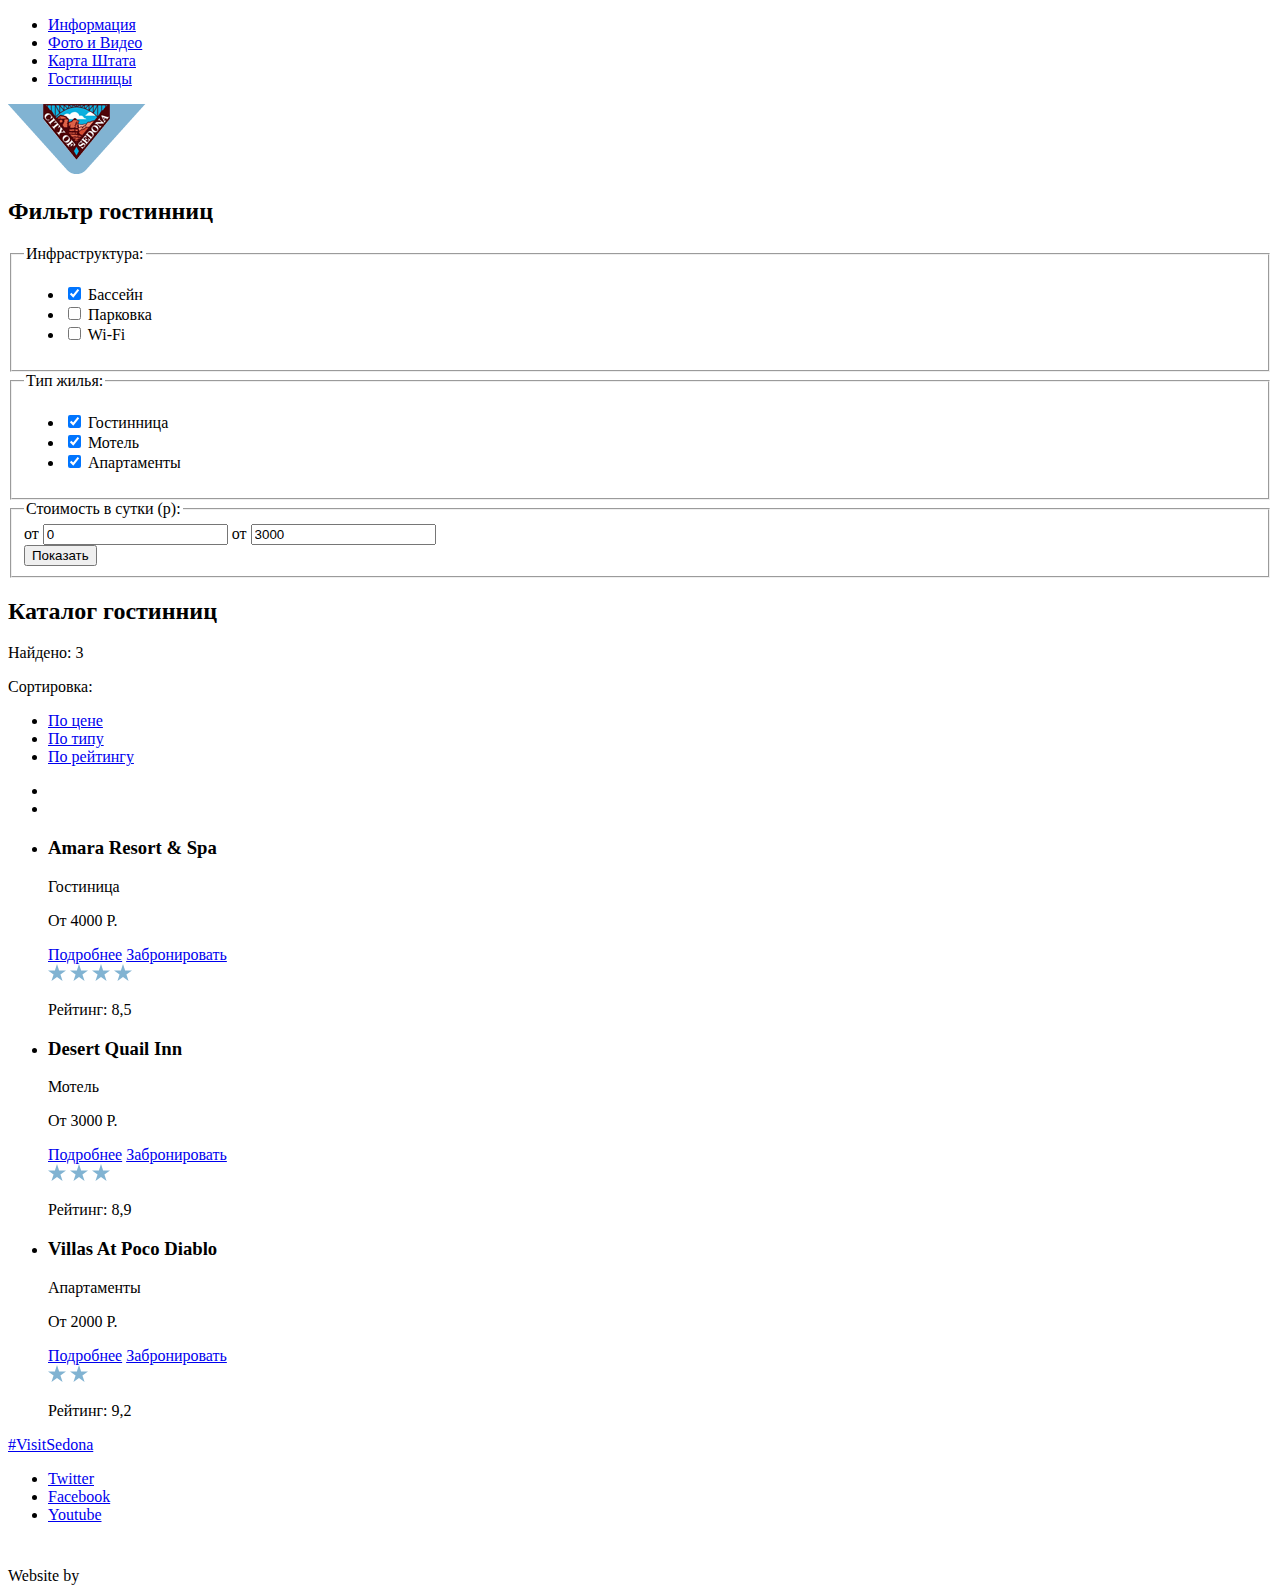
==== catalog.html @ 3c2eb0e8 "закончил первичную разметку" ====
<!DOCTYPE html>
<html lang="ru">
<head>
  <meta charset="UTF-8">
  <title>Sedona</title>
</head>
<body class="inner-page">
  <header class="main-header">
    <nav class="main-navigation">
      <ul class="site-navigation">
        <li><a href="#">Информация</a></li>
        <li><a href="#">Фото и Видео</a></li>
        <li><a href="#">Карта Штата</a></li>
        <li class="current"><a href="#">Гостинницы</a></li>
      </ul>
    </nav>
    <a class="main-header-logo">
      <img src="img/logo.png" alt="Логотип Sedona" width="138" height="70">
    </a>
  </header>

  <main>

    <section class="filters">
      <h2 class="visually-hidden">Фильтр гостинниц</h2>
      <form action="https://echo.htmlacademy.ru" method="get" class="filter">
        <fieldset>
          <legend>Инфраструктура: </legend>
          <ul class="filter-list">
            <li class="filter-item">
              <input type="checkbox" name="pool" id="filter-pool" class="visually-hidden filter-input" checked>
              <label for="filter-pool">Бассейн</label>
            </li>
            <li class="filter-item">
              <input type="checkbox" name="parking" id="filter-parking" class="visually-hidden filter-input">
              <label for="filter-parking">Парковка</label>
            </li>
            <li class="filter-item">
              <input type="checkbox" name="Wi-Fi" id="filter-wi-fi" class="visually-hidden filter-input">
              <label for="filter-wi-fi">Wi-Fi</label>
            </li>
          </ul>
        </fieldset>
        <fieldset>
          <legend>Тип жилья: </legend>
          <ul class="filter-list">
            <li class="filter-item">
              <input type="checkbox" name="hotel" id="filter-hotel" class="visually-hidden filter-input" checked>
              <label for="filter-hotel">Гостинница</label>
            </li>
            <li class="filter-item">
              <input type="checkbox" name="Motel" id="filter-motel" class="visually-hidden filter-input" checked>
              <label for="filter-motel">Мотель</label>
            </li>
            <li class="filter-item">
              <input type="checkbox" name="appartments" id="filter-appartments" class="visually-hidden filter-input" checked>
              <label for="filter-appartments">Апартаменты</label>
            </li>
          </ul>
        </fieldset>
          <fieldset class="filter-range">
            <legend class="filter-range-title">Стоимость в сутки (р): </legend>
            <div class="price-controls">
              <label class="min-price">от <input type="text" name="min-price" value="0"></label>
              <label class="max-price">от <input type="text" name="max-price" value="3000"></label>
            </div>
            <div class="range-controls">
              <div class="scale">
                <div class="bar"></div>
              </div>
              <div class="range-toggle range-toggle-min"></div>
              <div class="range-toggle range-toggle-max"></div>
            </div>
            <button class="btn-search" type="submit">Показать</button>
        </fieldset>
      </form>
    </section>
    <section class="sort">
      <h2 class="visually-hidden">Каталог гостинниц</h2>
      <p>Найдено: 3</p>
      <p>Сортировка:</p>
      <ul class="sort-list">
        <li class="sort-item sort-item-current"><a href="#">По цене</a></li>
        <li class="sort-item"><a href="#">По типу</a></li>
        <li class="sort-item"><a href="#">По рейтингу</a></li>
      </ul>
      <ul class="sort-arrows">
        <li class="sort-arrows sort-arrows-up"><a href="#"></a></li>
        <li class="sort-arrows sort-arrows-down"><a href="#"></a></li>
      </ul>
    </section>

    <section class="catalog">
      <ul class="catalog-list">
        <li class="catalog-item">
          <h3>Amara Resort & Spa</h3>
          <p>Гостиница</p>
          <p>От 4000 Р.</p>
          <a href="#">Подробнее</a>
          <a href="#">Забронировать</a>
          <div class="stars">
            <img src="img/star.svg" width="18" height="17" alt="звезда рейтинга">
            <img src="img/star.svg" width="18" height="17" alt="звезда рейтинга">
            <img src="img/star.svg" width="18" height="17" alt="звезда рейтинга">
            <img src="img/star.svg" width="18" height="17" alt="звезда рейтинга">
          </div>
          <p class="rating">Рейтинг: 8,5</p>
        </li>
        <li class="catalog-item">
          <h3>Desert Quail Inn</h3>
          <p>Мотель</p>
          <p>От 3000 Р.</p>
          <a href="#">Подробнее</a>
          <a href="#">Забронировать</a>
          <div class="stars">
            <img src="img/star.svg" width="18" height="17" alt="звезда рейтинга">
            <img src="img/star.svg" width="18" height="17" alt="звезда рейтинга">
            <img src="img/star.svg" width="18" height="17" alt="звезда рейтинга">
          </div>
          <p class="rating">Рейтинг: 8,9</p>
        </li>
        <li class="catalog-item">
          <h3>Villas At Poco Diablo</h3>
          <p>Апартаменты</p>
          <p>От 2000 Р.</p>
          <a href="#">Подробнее</a>
          <a href="#">Забронировать</a>
          <div class="stars">
            <img src="img/star.svg" width="18" height="17" alt="звезда рейтинга">
            <img src="img/star.svg" width="18" height="17" alt="звезда рейтинга">
          </div>
          <p class="rating">Рейтинг: 9,2</p>
        </li>
      </ul>
    </section>
  </main>

  <footer class="main-footer">
    <a href="#" class="footer-hashtag">#VisitSedona</a>
    <ul class="social-list">
      <li class="social-item"><a href="#">Twitter</a></li>
      <li class="social-item"><a href="#">Facebook</a></li>
      <li class="social-item"><a href="#">Youtube</a></li>
    </ul>
    <div class="footer-copyright">
      <span>Website by </span><a href="#" class="social-logo"><img src="img/html-academy.svg" alt="Html Academy" width="115" height="41"></a>
    </div>
  </footer>
<script>document.write('<script src="http://' + (location.host || '${1:localhost}').split(':')[0] + ':${2:35729}/livereload.js?snipver=1"></' + 'script>')</script>
</body>
</html>
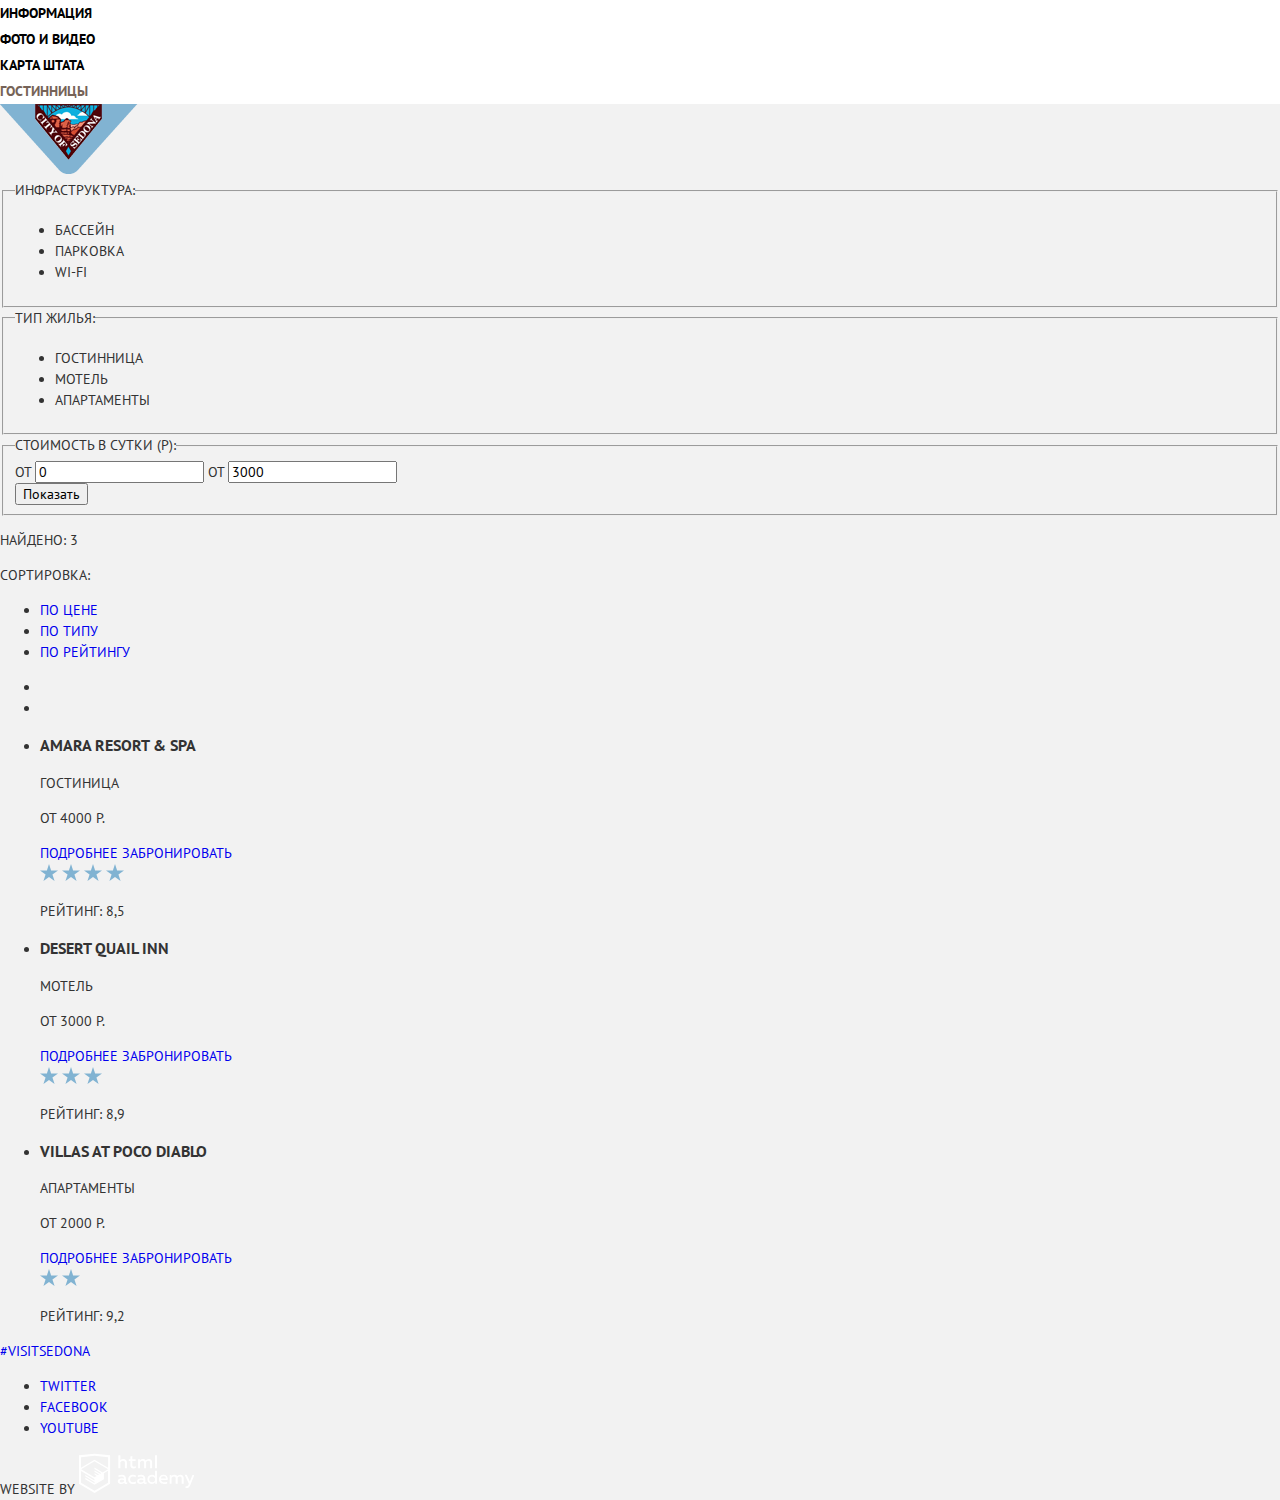
==== commit 49f15abc: "начал базовую стилизацию(header)" ====
--- a/catalog.html
+++ b/catalog.html
@@ -3,6 +3,9 @@
 <head>
   <meta charset="UTF-8">
   <title>Sedona</title>
+  <link href="https://fonts.googleapis.com/css?family=PT+Sans:400,700&amp;subset=cyrillic" rel="stylesheet">
+  <link rel="stylesheet" href="css/normalize.css">
+  <link rel="stylesheet" href="css/style.css">
 </head>
 <body class="inner-page">
   <header class="main-header">
@@ -58,20 +61,20 @@
             </li>
           </ul>
         </fieldset>
-          <fieldset class="filter-range">
-            <legend class="filter-range-title">Стоимость в сутки (р): </legend>
-            <div class="price-controls">
-              <label class="min-price">от <input type="text" name="min-price" value="0"></label>
-              <label class="max-price">от <input type="text" name="max-price" value="3000"></label>
+        <fieldset class="filter-range">
+          <legend class="filter-range-title">Стоимость в сутки (р): </legend>
+          <div class="price-controls">
+            <label class="min-price">от <input type="text" name="min-price" value="0"></label>
+            <label class="max-price">от <input type="text" name="max-price" value="3000"></label>
+          </div>
+          <div class="range-controls">
+            <div class="scale">
+              <div class="bar"></div>
             </div>
-            <div class="range-controls">
-              <div class="scale">
-                <div class="bar"></div>
-              </div>
-              <div class="range-toggle range-toggle-min"></div>
-              <div class="range-toggle range-toggle-max"></div>
-            </div>
-            <button class="btn-search" type="submit">Показать</button>
+            <div class="range-toggle range-toggle-min"></div>
+            <div class="range-toggle range-toggle-max"></div>
+          </div>
+          <button class="btn-search" type="submit">Показать</button>
         </fieldset>
       </form>
     </section>
@@ -146,6 +149,6 @@
       <span>Website by </span><a href="#" class="social-logo"><img src="img/html-academy.svg" alt="Html Academy" width="115" height="41"></a>
     </div>
   </footer>
-<script>document.write('<script src="http://' + (location.host || '${1:localhost}').split(':')[0] + ':${2:35729}/livereload.js?snipver=1"></' + 'script>')</script>
+  <script>document.write('<script src="http://' + (location.host || '${1:localhost}').split(':')[0] + ':${2:35729}/livereload.js?snipver=1"></' + 'script>')</script>
 </body>
 </html>
--- a/css/style.css
+++ b/css/style.css
@@ -0,0 +1,83 @@
+body {
+  margin: 0;
+  padding: 0;
+
+  font-weight: 400;
+  font-size: 14px;
+  line-height: 21px;
+  font-family: "PT Sans", "Arial", sans-serif;
+  color: #333333;
+  text-transform: uppercase;
+
+  background-color: #f2f2f2;
+}
+
+a {
+  text-decoration: none;
+}
+
+.visually-hidden:not(:focus):not(:active),
+input[type="checkbox"].visually-hidden,
+input[type="radio"].visually-hidden {
+  position: absolute;
+
+  width: 1px;
+  height: 1px;
+  margin: -1px;
+  padding: 0;
+  overflow: hidden;
+
+  white-space: nowrap;
+
+  border: 0;
+
+  clip: rect(0 0 0 0);
+  clip-path: inset(100%);
+
+  -webkit-clip-path: inset(100%);
+}
+
+.main-navigation {
+  line-height: 26px;
+  font-weight: 700;
+background-color: #ffffff;
+}
+
+.site-navigation {
+  list-style: none;
+  margin: 0;
+  padding: 0;
+}
+
+.site-navigation a {
+  color: black;
+}
+
+.site-navigation a:hover,
+.site-navigation a:focus {
+  color: #81b3d2;
+}
+
+.site-navigation a:active {
+  color: black;
+  opacity: 0.3;
+}
+
+.site-navigation .current a {
+  color: #766357;
+}
+
+.features {
+  text-align: center;
+}
+
+.features .features-title {
+  font-size: 21px;
+  line-height: 26px;
+  color: #000000;
+  font-weight: 700;
+}
+
+.features-text {
+  line-height: 26px;
+}
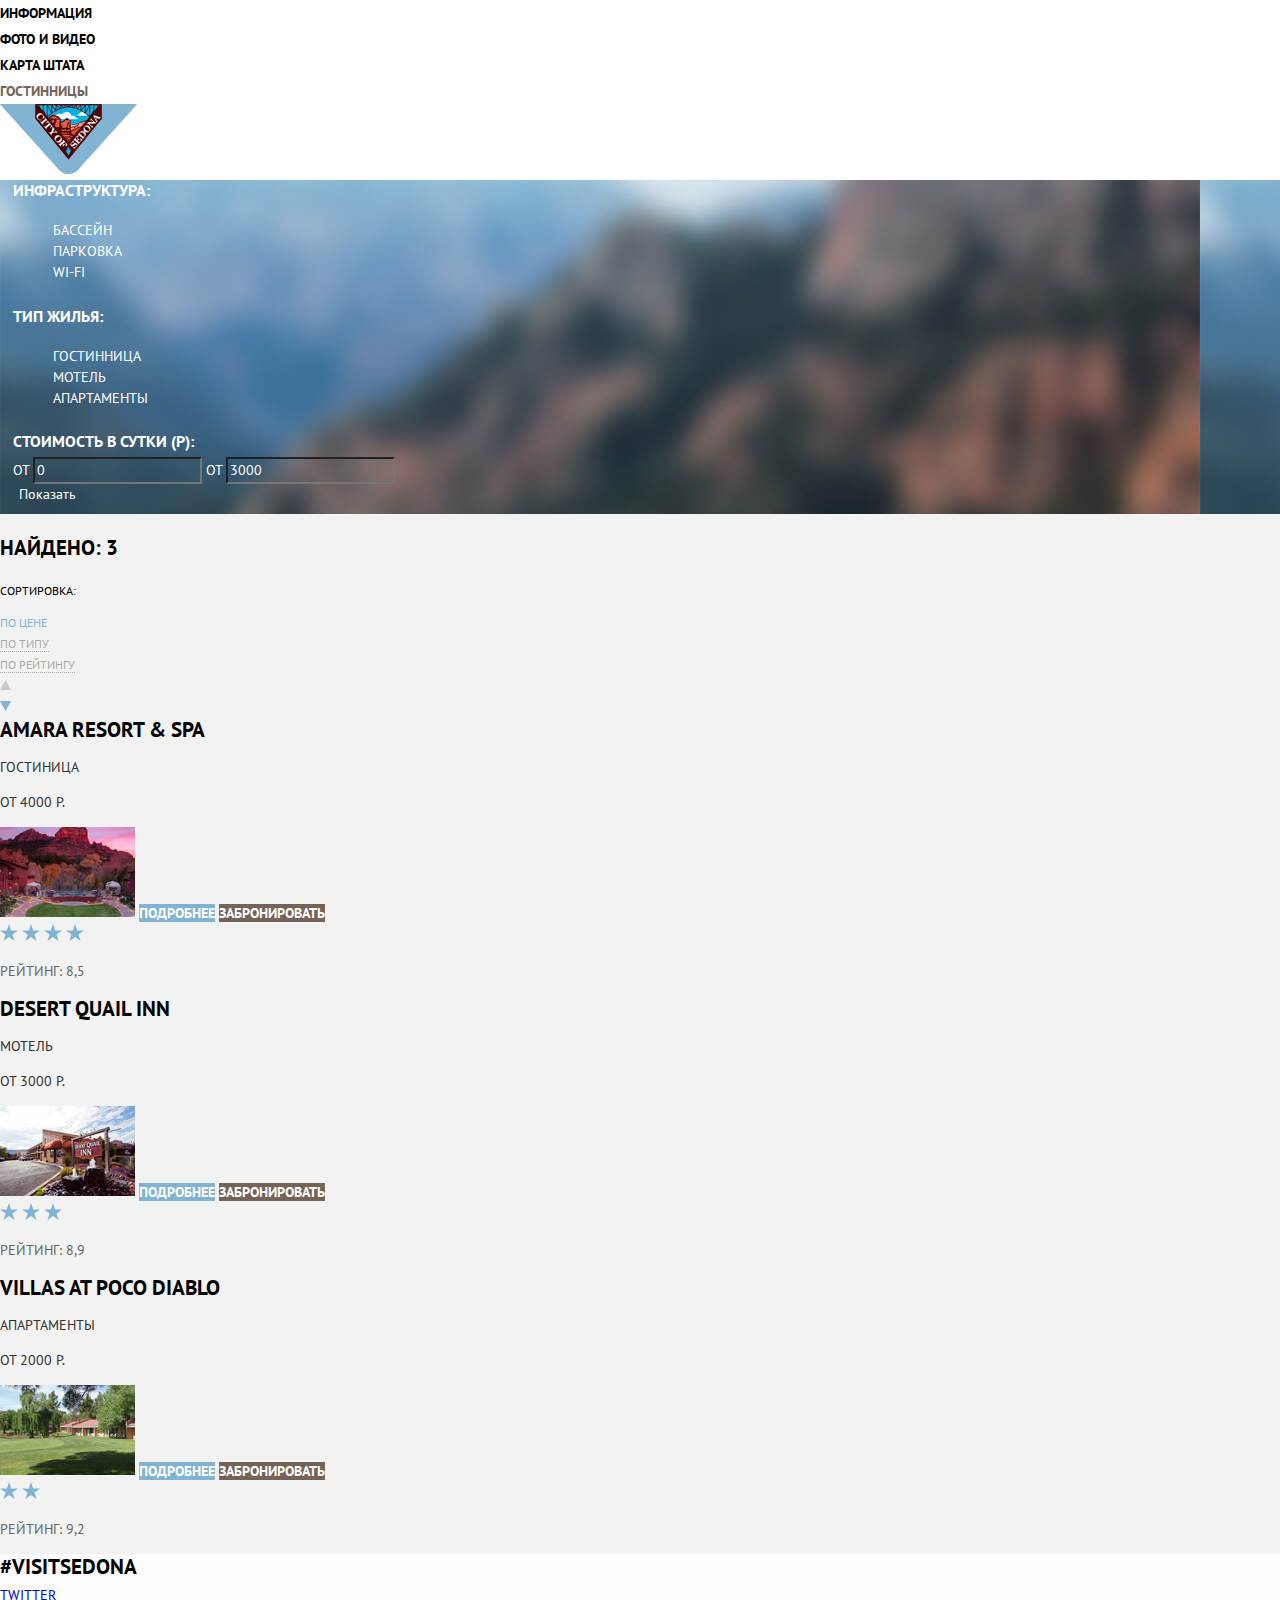
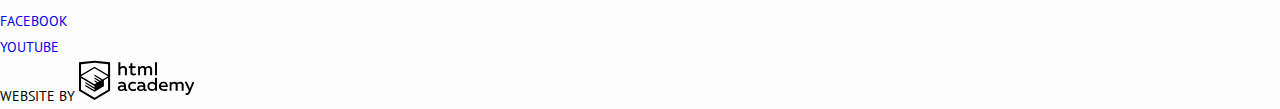
==== commit d21d83f2: "завершил базовую стилизацию каталога" ====
--- a/catalog.html
+++ b/catalog.html
@@ -17,7 +17,7 @@
         <li class="current"><a href="#">Гостинницы</a></li>
       </ul>
     </nav>
-    <a class="main-header-logo">
+    <a class="main-header-logo" href="index.html">
       <img src="img/logo.png" alt="Логотип Sedona" width="138" height="70">
     </a>
   </header>
@@ -80,27 +80,28 @@
     </section>
     <section class="sort">
       <h2 class="visually-hidden">Каталог гостинниц</h2>
-      <p>Найдено: 3</p>
+      <h3>Найдено: 3</h3>
       <p>Сортировка:</p>
       <ul class="sort-list">
         <li class="sort-item sort-item-current"><a href="#">По цене</a></li>
         <li class="sort-item"><a href="#">По типу</a></li>
         <li class="sort-item"><a href="#">По рейтингу</a></li>
       </ul>
-      <ul class="sort-arrows">
-        <li class="sort-arrows sort-arrows-up"><a href="#"></a></li>
-        <li class="sort-arrows sort-arrows-down"><a href="#"></a></li>
+      <ul class="sort-arrows-list">
+        <li class="sort-arrows-item sort-arrows-up"><a href="#"><span class="visually-hidden">по возрастанию</span><svg xmlns="http://www.w3.org/2000/svg" width="11" height="10"><path fill="#231F20" d="M5.5 0L0 10h11z"/></svg></a></li>
+        <li class="sort-arrows-item sort-arrows-down sort-arrows-current"><a href="#"><span class="visually-hidden">по убыванию</span><svg xmlns="http://www.w3.org/2000/svg" width="11" height="10"><path fill="#231F20" d="M5.5 10L0 0h11"/></svg></a></li>
       </ul>
     </section>
 
     <section class="catalog">
       <ul class="catalog-list">
         <li class="catalog-item">
-          <h3>Amara Resort & Spa</h3>
+          <a href="#" class="catalog-title">Amara Resort & Spa</a>
           <p>Гостиница</p>
           <p>От 4000 Р.</p>
-          <a href="#">Подробнее</a>
-          <a href="#">Забронировать</a>
+          <img src="img/amara.jpg" alt="гостиница Амара" width="135" height="90">
+          <a href="#" class="btn btn-more">Подробнее</a>
+          <a href="#" class="btn btn-booking">Забронировать</a>
           <div class="stars">
             <img src="img/star.svg" width="18" height="17" alt="звезда рейтинга">
             <img src="img/star.svg" width="18" height="17" alt="звезда рейтинга">
@@ -110,11 +111,12 @@
           <p class="rating">Рейтинг: 8,5</p>
         </li>
         <li class="catalog-item">
-          <h3>Desert Quail Inn</h3>
+          <a href="#" class="catalog-title">Desert Quail Inn</a>
           <p>Мотель</p>
           <p>От 3000 Р.</p>
-          <a href="#">Подробнее</a>
-          <a href="#">Забронировать</a>
+          <img src="img/desert.jpg" alt="Мотель Дезерт" width="135" height="90">
+          <a href="#" class="btn btn-more">Подробнее</a>
+          <a href="#" class="btn btn-booking">Забронировать</a>
           <div class="stars">
             <img src="img/star.svg" width="18" height="17" alt="звезда рейтинга">
             <img src="img/star.svg" width="18" height="17" alt="звезда рейтинга">
@@ -123,11 +125,12 @@
           <p class="rating">Рейтинг: 8,9</p>
         </li>
         <li class="catalog-item">
-          <h3>Villas At Poco Diablo</h3>
+          <a href="#" class="catalog-title">Villas At Poco Diablo</a>
           <p>Апартаменты</p>
           <p>От 2000 Р.</p>
-          <a href="#">Подробнее</a>
-          <a href="#">Забронировать</a>
+          <img src="img/villas.jpg" alt="Апартаменты Виллас" width="135" height="90">
+          <a href="#" class="btn btn-more">Подробнее</a>
+          <a href="#" class="btn btn-booking">Забронировать</a>
           <div class="stars">
             <img src="img/star.svg" width="18" height="17" alt="звезда рейтинга">
             <img src="img/star.svg" width="18" height="17" alt="звезда рейтинга">
@@ -149,6 +152,6 @@
       <span>Website by </span><a href="#" class="social-logo"><img src="img/html-academy.svg" alt="Html Academy" width="115" height="41"></a>
     </div>
   </footer>
-  <script>document.write('<script src="http://' + (location.host || '${1:localhost}').split(':')[0] + ':${2:35729}/livereload.js?snipver=1"></' + 'script>')</script>
+  <script>document.write('<script src="http://' + (location.host || 'localhost').split(':')[0] + ':35729/livereload.js?snipver=1"></' + 'script>')</script>
 </body>
 </html>
--- a/css/style.css
+++ b/css/style.css
@@ -32,21 +32,25 @@
   border: 0;
 
   clip: rect(0 0 0 0);
-  clip-path: inset(100%);
+          clip-path: inset(100%);
 
   -webkit-clip-path: inset(100%);
 }
 
+.main-header {
+  background-color: #ffffff;
+}
+
 .main-navigation {
-  line-height: 26px;
-  font-weight: 700;
-background-color: #ffffff;
+  font-weight: 700;
+  line-height: 26px;
 }
 
 .site-navigation {
-  list-style: none;
-  margin: 0;
-  padding: 0;
+  margin: 0;
+  padding: 0;
+
+  list-style: none;
 }
 
 .site-navigation a {
@@ -60,6 +64,7 @@
 
 .site-navigation a:active {
   color: black;
+
   opacity: 0.3;
 }
 
@@ -67,17 +72,347 @@
   color: #766357;
 }
 
+.promo {
+  text-align: center;
+
+  background-color: #92735f;
+  background-image: url("../img/bg.jpg");
+  background-repeat: no-repeat;
+  background-position: 50% center;
+  background-attachment: fixed;
+}
+
 .features {
   text-align: center;
 }
 
 .features .features-title {
-  font-size: 21px;
-  line-height: 26px;
-  color: #000000;
-  font-weight: 700;
+  font-weight: 700;
+  font-size: 21px;
+  line-height: 26px;
+  color: #000000;
 }
 
 .features-text {
   line-height: 26px;
 }
+
+.features-list {
+  margin: 0;
+  padding: 0;
+
+  list-style: none;
+}
+
+.usage-list {
+  margin: 0;
+  padding: 0;
+
+  list-style: none;
+}
+
+.features-list h3 {
+  font-weight: 700;
+  font-size: 21px;
+  color: #000000;
+}
+
+.features-item-big h3,
+.features-item-big span,
+.features-item-big p {
+  color: #ffffff;
+}
+
+.usage-list .usage-title {
+  color: #000000;
+}
+
+.usage-list .usage-text {
+  color: #333333;
+}
+
+.find-hotel h3 {
+  font-weight: 700;
+  font-size: 30px;
+  line-height: 36px;
+  text-align: center;
+  color: #000000;
+}
+
+.find-hotel .find-form-text {
+  line-height: 24px;
+  text-align: center;
+}
+
+.find-btn {
+  font: inherit;
+  font-weight: 700;
+  font-size: 21px;
+  line-height: 26px;
+  vertical-align: middle;
+  text-align: center;
+  color: #ffffff;
+
+  background-color: #766357;
+  border: none;
+}
+
+.find-btn:hover,
+.find-btn:focus {
+  background-color: #604e43;
+}
+
+.find-btn:active {
+  color: rgba(255, 255, 255, 0.3);
+
+  background-color: #503e33;
+}
+
+.search-form {
+  background-color: #ffffff;
+}
+
+.form-item label {
+  font: inherit;
+  font-weight: 700;
+  line-height: 26px;
+  color: #000000;
+}
+
+.form-item input {
+  font: inherit;
+  font-weight: 700;
+  line-height: 26px;
+  color: #000000;
+  text-transform: uppercase;
+
+  background-color: #f2f2f2;
+  border: none;
+}
+
+.form-item input:hover {
+  background-color: #ebebeb;
+}
+
+.form-item input:focus {
+  background-color: #ffffff;
+  outline: 2px solid #e5e5e5;
+}
+
+.search-btn {
+  font: inherit;
+  font-weight: 700;
+  font-size: 21px;
+  line-height: 26px;
+  vertical-align: middle;
+  text-align: center;
+  color: #ffffff;
+  text-transform: uppercase;
+
+  background-color: #81b3d2;
+  border: none;
+}
+
+.search-btn:hover,
+.search-btn:focus {
+  background-color: #669ec0;
+}
+
+.search-btn:active {
+  color: rgba(255, 255, 255, 0.3);
+
+  background-color: #5496bd;
+}
+
+.main-footer {
+  line-height: 26px;
+  color: #000000;
+
+  background-color: rgba(254, 254, 254, 0.9);
+}
+
+.main-footer .footer-hashtag {
+  font-weight: 700;
+  font-size: 21px;
+  color: #000000;
+}
+
+.social-list {
+  margin: 0;
+  padding: 0;
+
+  list-style: none;
+}
+
+.filters {
+  background-color: #396184;
+  background-image: url(../img/bg-hotels.jpg);
+}
+
+.filters fieldset {
+  border: none;
+}
+
+.filters ul {
+  list-style: none;
+}
+
+.filters legend {
+  font-weight: 700;
+  font-size: 16px;
+  color: #ffffff;
+}
+
+.filters label {
+  color: #ffffff;
+}
+
+.filter-range input {
+  font: inherit;
+  color: #ffffff;
+
+  background-color: transparent;
+}
+
+.btn-search {
+  color: #ffffff;
+
+  background-color: transparent;
+  border: none;
+}
+
+.sort h3 {
+  font-size: 21px;
+  line-height: 26px;
+  color: #000000;
+}
+
+.sort-list {
+  margin: 0;
+  padding: 0;
+
+  list-style: none;
+}
+
+.sort-arrows-list {
+  margin: 0;
+  padding: 0;
+
+  list-style: none;
+}
+
+.sort p {
+  font-size: 12px;
+  line-height: 18px;
+  color: #000000;
+}
+
+.sort-item a {
+  font-size: 12px;
+  line-height: 18px;
+  color: #000000;
+
+  border-bottom: 1px dotted #000000;
+  opacity: 0.3;
+}
+
+.sort-item-current a {
+  color: #81b3d2;
+
+  border: none;
+  opacity: 1;
+}
+
+.sort-item a:hover,
+.sort-item a:focus {
+  color: #81b3d2;
+
+  opacity: 1;
+}
+
+.sort-item a:active {
+  color: #000000;
+
+  border: none;
+}
+
+.sort-arrows-item svg path {
+  fill: #cacaca;
+}
+
+.sort-arrows-item svg path:hover,
+.sort-arrows-item svg path:focus {
+  fill: #000000;
+}
+
+.sort-arrows-item svg path:active {
+  fill: #81b3d2;
+}
+
+.sort-arrows-current svg path {
+  fill: #81b3d2;
+}
+
+.catalog-list {
+  margin: 0;
+  padding: 0;
+
+  list-style: none;
+}
+
+.catalog-title {
+  font-weight: 700;
+  font-size: 21px;
+  line-height: 26px;
+  color: #000000;
+}
+
+.catalog-title:hover,
+.catalog-title:focus {
+  color: #81b3d2;
+}
+
+.catalog-title:active {
+  color: rgba(0, 0, 0, 0.3);
+}
+
+.btn {
+  font-weight: 700;
+  vertical-align: middle;
+  text-align: center;
+  color: #ffffff;
+}
+
+.btn-more {
+  background-color: #81b3d2;
+}
+
+.btn-booking {
+  background-color: #766357;
+}
+
+.btn-more:hover,
+.btn-more:focus {
+  background-color: #669ec0;
+}
+
+.btn-more:active {
+  color: rgba(255, 255, 255, 0.3);
+
+  background-color: #5496bd;
+}
+
+.btn-booking:hover,
+.btn-booking:focus {
+  background-color: #604e43;
+}
+
+.btn-booking:active {
+  color: rgba(255, 255, 255, 0.3);
+
+  background-color: #503e33;
+}
+
+.rating {
+  color: #666666;
+}
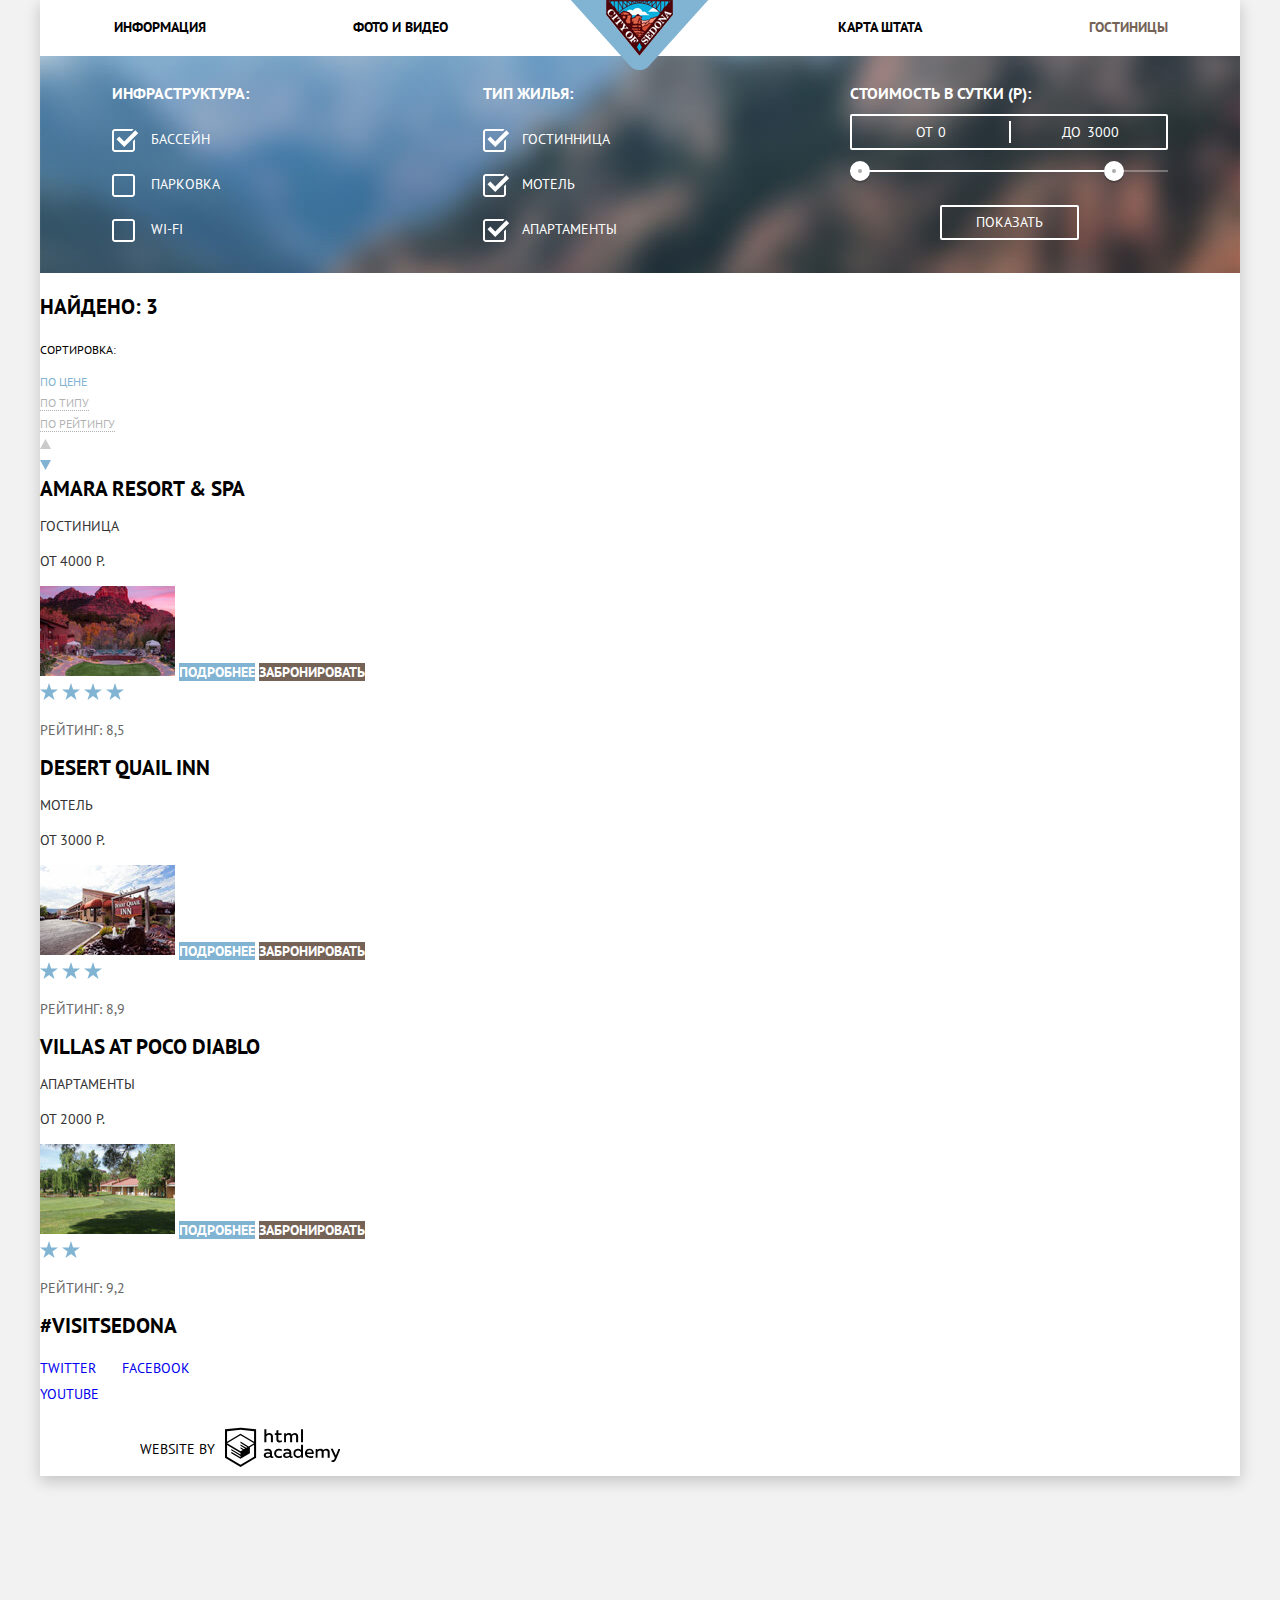
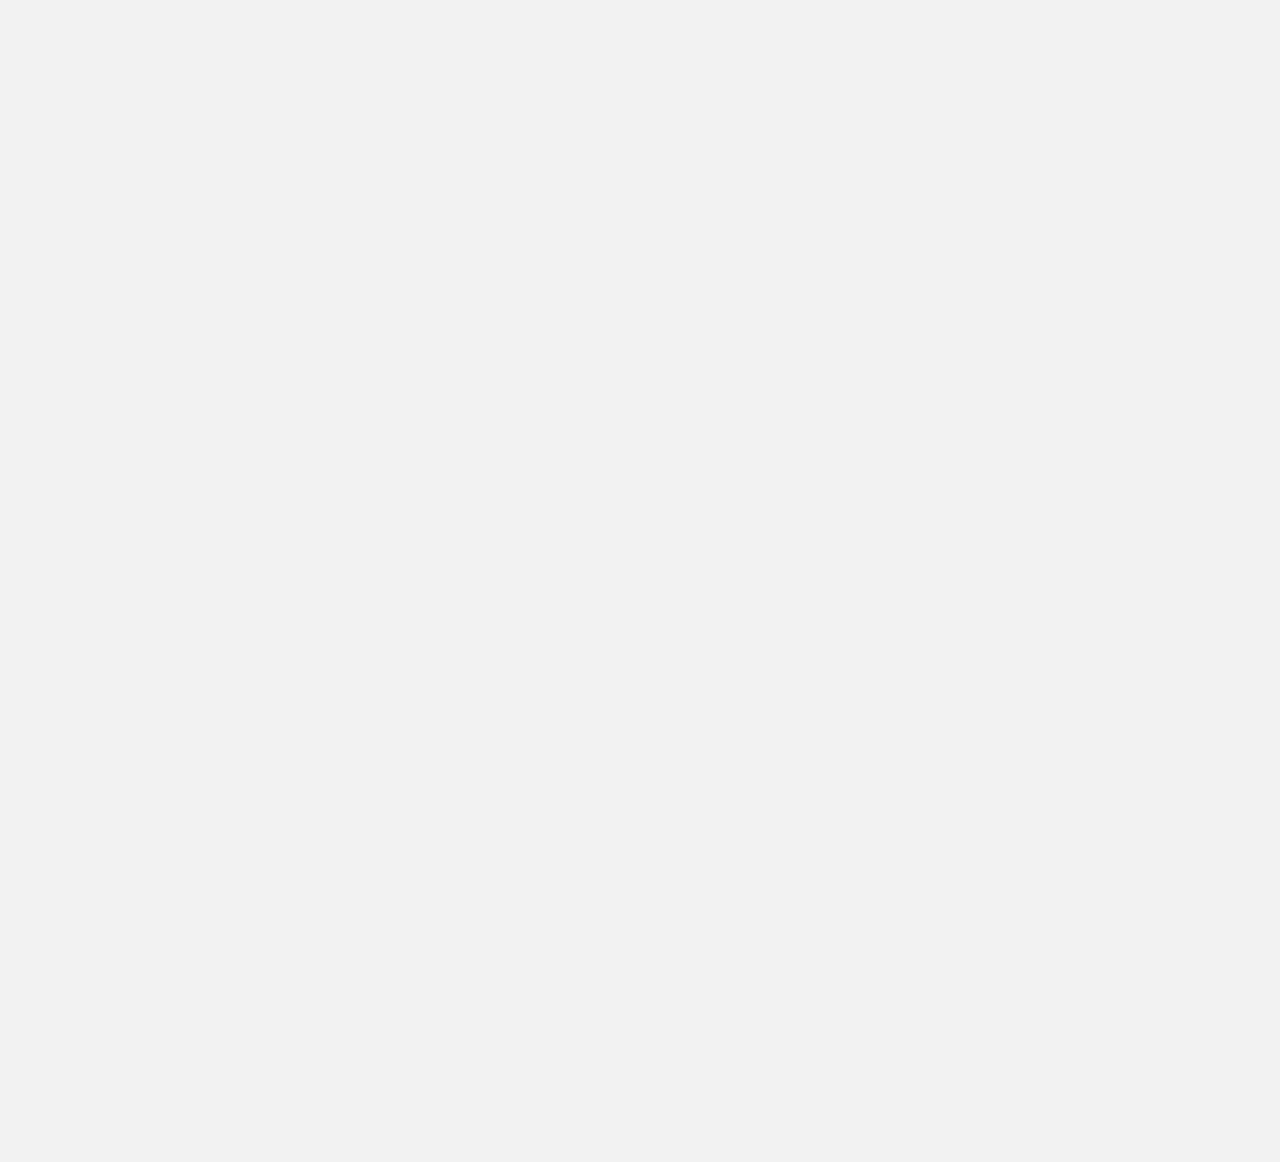
==== commit 41d9ff05: "начал стилизацию каталога(фильтр)" ====
--- a/catalog.html
+++ b/catalog.html
@@ -8,150 +8,153 @@
   <link rel="stylesheet" href="css/style.css">
 </head>
 <body class="inner-page">
-  <header class="main-header">
-    <nav class="main-navigation">
-      <ul class="site-navigation">
-        <li><a href="#">Информация</a></li>
-        <li><a href="#">Фото и Видео</a></li>
-        <li><a href="#">Карта Штата</a></li>
-        <li class="current"><a href="#">Гостинницы</a></li>
+  <div class="container">
+    <header class="main-header">
+      <nav class="main-navigation">
+        <ul class="site-navigation clearfix">
+          <li><a href="#">Информация</a></li>
+          <li><a href="#">Фото и Видео</a></li>
+          <li><a href="#">Карта Штата</a></li>
+          <li class="current"><a href="#">Гостиницы</a></li>
+        </ul>
+      </nav>
+      <a class="main-header-logo" href="index.html">
+        <img src="img/logo.png" alt="Логотип Sedona" width="138" height="70">
+      </a>
+    </header>
+
+    <main>
+
+      <section class="filters">
+        <h2 class="visually-hidden">Фильтр гостинниц</h2>
+        <form action="https://echo.htmlacademy.ru" method="get" class="filter">
+          <fieldset class="checklist">
+            <legend>Инфраструктура:</legend>
+            <ul class="filter-list">
+              <li class="filter-item">
+                <input type="checkbox" name="pool" id="filter-pool" class="visually-hidden filter-input" checked>
+                <label for="filter-pool">Бассейн</label>
+              </li>
+              <li class="filter-item">
+                <input type="checkbox" name="parking" id="filter-parking" class="visually-hidden filter-input">
+                <label for="filter-parking">Парковка</label>
+              </li>
+              <li class="filter-item">
+                <input type="checkbox" name="Wi-Fi" id="filter-wi-fi" class="visually-hidden filter-input">
+                <label for="filter-wi-fi">Wi-Fi</label>
+              </li>
+            </ul>
+          </fieldset>
+          <fieldset class="checklist">
+            <legend>Тип жилья:</legend>
+            <ul class="filter-list">
+              <li class="filter-item">
+                <input type="checkbox" name="hotel" id="filter-hotel" class="visually-hidden filter-input" checked>
+                <label for="filter-hotel">Гостинница</label>
+              </li>
+              <li class="filter-item">
+                <input type="checkbox" name="Motel" id="filter-motel" class="visually-hidden filter-input" checked>
+                <label for="filter-motel">Мотель</label>
+              </li>
+              <li class="filter-item">
+                <input type="checkbox" name="appartments" id="filter-appartments" class="visually-hidden filter-input" checked>
+                <label for="filter-appartments">Апартаменты</label>
+              </li>
+            </ul>
+          </fieldset>
+          <fieldset class="filter-range">
+            <legend class="filter-range-title">Стоимость в сутки (р):</legend>
+            <div class="price-controls">
+              <label class="min-price">от <input type="text" name="min-price" value="0"></label>
+              <label class="max-price">до <input type="text" name="max-price" value="3000"></label>
+            </div>
+            <div class="range-controls">
+              <div class="scale">
+                <div class="bar"></div>
+              </div>
+              <div class="range-toggle range-toggle-min"></div>
+              <div class="range-toggle range-toggle-max"></div>
+            </div>
+            <button class="btn-search" type="submit">Показать</button>
+          </fieldset>
+        </form>
+      </section>
+
+      <section class="sort">
+        <h2 class="visually-hidden">Каталог гостинниц</h2>
+        <h3>Найдено: 3</h3>
+        <p>Сортировка:</p>
+        <ul class="sort-list">
+          <li class="sort-item sort-item-current"><a href="#">По цене</a></li>
+          <li class="sort-item"><a href="#">По типу</a></li>
+          <li class="sort-item"><a href="#">По рейтингу</a></li>
+        </ul>
+        <ul class="sort-arrows-list">
+          <li class="sort-arrows-item sort-arrows-up"><a href="#"><span class="visually-hidden">по возрастанию</span><svg xmlns="http://www.w3.org/2000/svg" width="11" height="10"><path fill="#231F20" d="M5.5 0L0 10h11z"/></svg></a></li>
+          <li class="sort-arrows-item sort-arrows-down sort-arrows-current"><a href="#"><span class="visually-hidden">по убыванию</span><svg xmlns="http://www.w3.org/2000/svg" width="11" height="10"><path fill="#231F20" d="M5.5 10L0 0h11"/></svg></a></li>
+        </ul>
+      </section>
+
+      <section class="catalog">
+        <ul class="catalog-list">
+          <li class="catalog-item">
+            <a href="#" class="catalog-title">Amara Resort & Spa</a>
+            <p>Гостиница</p>
+            <p>От 4000 Р.</p>
+            <img src="img/amara.jpg" alt="гостиница Амара" width="135" height="90">
+            <a href="#" class="btn btn-more">Подробнее</a>
+            <a href="#" class="btn btn-booking">Забронировать</a>
+            <div class="stars">
+              <img src="img/star.svg" width="18" height="17" alt="звезда рейтинга">
+              <img src="img/star.svg" width="18" height="17" alt="звезда рейтинга">
+              <img src="img/star.svg" width="18" height="17" alt="звезда рейтинга">
+              <img src="img/star.svg" width="18" height="17" alt="звезда рейтинга">
+            </div>
+            <p class="rating">Рейтинг: 8,5</p>
+          </li>
+          <li class="catalog-item">
+            <a href="#" class="catalog-title">Desert Quail Inn</a>
+            <p>Мотель</p>
+            <p>От 3000 Р.</p>
+            <img src="img/desert.jpg" alt="Мотель Дезерт" width="135" height="90">
+            <a href="#" class="btn btn-more">Подробнее</a>
+            <a href="#" class="btn btn-booking">Забронировать</a>
+            <div class="stars">
+              <img src="img/star.svg" width="18" height="17" alt="звезда рейтинга">
+              <img src="img/star.svg" width="18" height="17" alt="звезда рейтинга">
+              <img src="img/star.svg" width="18" height="17" alt="звезда рейтинга">
+            </div>
+            <p class="rating">Рейтинг: 8,9</p>
+          </li>
+          <li class="catalog-item">
+            <a href="#" class="catalog-title">Villas At Poco Diablo</a>
+            <p>Апартаменты</p>
+            <p>От 2000 Р.</p>
+            <img src="img/villas.jpg" alt="Апартаменты Виллас" width="135" height="90">
+            <a href="#" class="btn btn-more">Подробнее</a>
+            <a href="#" class="btn btn-booking">Забронировать</a>
+            <div class="stars">
+              <img src="img/star.svg" width="18" height="17" alt="звезда рейтинга">
+              <img src="img/star.svg" width="18" height="17" alt="звезда рейтинга">
+            </div>
+            <p class="rating">Рейтинг: 9,2</p>
+          </li>
+        </ul>
+      </section>
+    </main>
+
+    <footer class="main-footer">
+      <a href="#" class="footer-hashtag">#VisitSedona</a>
+      <ul class="social-list">
+        <li class="social-item"><a href="#">Twitter</a></li>
+        <li class="social-item"><a href="#">Facebook</a></li>
+        <li class="social-item"><a href="#">Youtube</a></li>
       </ul>
-    </nav>
-    <a class="main-header-logo" href="index.html">
-      <img src="img/logo.png" alt="Логотип Sedona" width="138" height="70">
-    </a>
-  </header>
-
-  <main>
-
-    <section class="filters">
-      <h2 class="visually-hidden">Фильтр гостинниц</h2>
-      <form action="https://echo.htmlacademy.ru" method="get" class="filter">
-        <fieldset>
-          <legend>Инфраструктура: </legend>
-          <ul class="filter-list">
-            <li class="filter-item">
-              <input type="checkbox" name="pool" id="filter-pool" class="visually-hidden filter-input" checked>
-              <label for="filter-pool">Бассейн</label>
-            </li>
-            <li class="filter-item">
-              <input type="checkbox" name="parking" id="filter-parking" class="visually-hidden filter-input">
-              <label for="filter-parking">Парковка</label>
-            </li>
-            <li class="filter-item">
-              <input type="checkbox" name="Wi-Fi" id="filter-wi-fi" class="visually-hidden filter-input">
-              <label for="filter-wi-fi">Wi-Fi</label>
-            </li>
-          </ul>
-        </fieldset>
-        <fieldset>
-          <legend>Тип жилья: </legend>
-          <ul class="filter-list">
-            <li class="filter-item">
-              <input type="checkbox" name="hotel" id="filter-hotel" class="visually-hidden filter-input" checked>
-              <label for="filter-hotel">Гостинница</label>
-            </li>
-            <li class="filter-item">
-              <input type="checkbox" name="Motel" id="filter-motel" class="visually-hidden filter-input" checked>
-              <label for="filter-motel">Мотель</label>
-            </li>
-            <li class="filter-item">
-              <input type="checkbox" name="appartments" id="filter-appartments" class="visually-hidden filter-input" checked>
-              <label for="filter-appartments">Апартаменты</label>
-            </li>
-          </ul>
-        </fieldset>
-        <fieldset class="filter-range">
-          <legend class="filter-range-title">Стоимость в сутки (р): </legend>
-          <div class="price-controls">
-            <label class="min-price">от <input type="text" name="min-price" value="0"></label>
-            <label class="max-price">от <input type="text" name="max-price" value="3000"></label>
-          </div>
-          <div class="range-controls">
-            <div class="scale">
-              <div class="bar"></div>
-            </div>
-            <div class="range-toggle range-toggle-min"></div>
-            <div class="range-toggle range-toggle-max"></div>
-          </div>
-          <button class="btn-search" type="submit">Показать</button>
-        </fieldset>
-      </form>
-    </section>
-    <section class="sort">
-      <h2 class="visually-hidden">Каталог гостинниц</h2>
-      <h3>Найдено: 3</h3>
-      <p>Сортировка:</p>
-      <ul class="sort-list">
-        <li class="sort-item sort-item-current"><a href="#">По цене</a></li>
-        <li class="sort-item"><a href="#">По типу</a></li>
-        <li class="sort-item"><a href="#">По рейтингу</a></li>
-      </ul>
-      <ul class="sort-arrows-list">
-        <li class="sort-arrows-item sort-arrows-up"><a href="#"><span class="visually-hidden">по возрастанию</span><svg xmlns="http://www.w3.org/2000/svg" width="11" height="10"><path fill="#231F20" d="M5.5 0L0 10h11z"/></svg></a></li>
-        <li class="sort-arrows-item sort-arrows-down sort-arrows-current"><a href="#"><span class="visually-hidden">по убыванию</span><svg xmlns="http://www.w3.org/2000/svg" width="11" height="10"><path fill="#231F20" d="M5.5 10L0 0h11"/></svg></a></li>
-      </ul>
-    </section>
-
-    <section class="catalog">
-      <ul class="catalog-list">
-        <li class="catalog-item">
-          <a href="#" class="catalog-title">Amara Resort & Spa</a>
-          <p>Гостиница</p>
-          <p>От 4000 Р.</p>
-          <img src="img/amara.jpg" alt="гостиница Амара" width="135" height="90">
-          <a href="#" class="btn btn-more">Подробнее</a>
-          <a href="#" class="btn btn-booking">Забронировать</a>
-          <div class="stars">
-            <img src="img/star.svg" width="18" height="17" alt="звезда рейтинга">
-            <img src="img/star.svg" width="18" height="17" alt="звезда рейтинга">
-            <img src="img/star.svg" width="18" height="17" alt="звезда рейтинга">
-            <img src="img/star.svg" width="18" height="17" alt="звезда рейтинга">
-          </div>
-          <p class="rating">Рейтинг: 8,5</p>
-        </li>
-        <li class="catalog-item">
-          <a href="#" class="catalog-title">Desert Quail Inn</a>
-          <p>Мотель</p>
-          <p>От 3000 Р.</p>
-          <img src="img/desert.jpg" alt="Мотель Дезерт" width="135" height="90">
-          <a href="#" class="btn btn-more">Подробнее</a>
-          <a href="#" class="btn btn-booking">Забронировать</a>
-          <div class="stars">
-            <img src="img/star.svg" width="18" height="17" alt="звезда рейтинга">
-            <img src="img/star.svg" width="18" height="17" alt="звезда рейтинга">
-            <img src="img/star.svg" width="18" height="17" alt="звезда рейтинга">
-          </div>
-          <p class="rating">Рейтинг: 8,9</p>
-        </li>
-        <li class="catalog-item">
-          <a href="#" class="catalog-title">Villas At Poco Diablo</a>
-          <p>Апартаменты</p>
-          <p>От 2000 Р.</p>
-          <img src="img/villas.jpg" alt="Апартаменты Виллас" width="135" height="90">
-          <a href="#" class="btn btn-more">Подробнее</a>
-          <a href="#" class="btn btn-booking">Забронировать</a>
-          <div class="stars">
-            <img src="img/star.svg" width="18" height="17" alt="звезда рейтинга">
-            <img src="img/star.svg" width="18" height="17" alt="звезда рейтинга">
-          </div>
-          <p class="rating">Рейтинг: 9,2</p>
-        </li>
-      </ul>
-    </section>
-  </main>
-
-  <footer class="main-footer">
-    <a href="#" class="footer-hashtag">#VisitSedona</a>
-    <ul class="social-list">
-      <li class="social-item"><a href="#">Twitter</a></li>
-      <li class="social-item"><a href="#">Facebook</a></li>
-      <li class="social-item"><a href="#">Youtube</a></li>
-    </ul>
-    <div class="footer-copyright">
-      <span>Website by </span><a href="#" class="social-logo"><img src="img/html-academy.svg" alt="Html Academy" width="115" height="41"></a>
-    </div>
-  </footer>
-  <script>document.write('<script src="http://' + (location.host || 'localhost').split(':')[0] + ':35729/livereload.js?snipver=1"></' + 'script>')</script>
+      <div class="footer-copyright">
+        <span>Website by </span><a href="#" class="social-logo"><img src="img/html-academy.svg" alt="Html Academy" width="115" height="41"></a>
+      </div>
+    </footer>
+    <script>document.write('<script src="http://' + (location.host || 'localhost').split(':')[0] + ':35729/livereload.js?snipver=1"></' + 'script>')</script>
+  </div>
 </body>
 </html>
--- a/css/style.css
+++ b/css/style.css
@@ -1,4 +1,12 @@
+html,
 body {
+  min-width: 1200px;
+  min-height: 2762px;
+}
+
+body {
+  position: relative;
+
   margin: 0;
   padding: 0;
 
@@ -32,15 +40,42 @@
   border: 0;
 
   clip: rect(0 0 0 0);
-          clip-path: inset(100%);
+  clip-path: inset(100%);
 
   -webkit-clip-path: inset(100%);
 }
 
+.clearfix::after {
+  content: "";
+
+  display: table;
+  clear: both;
+}
+
+.container {
+  width: 1200px;
+  margin: 0 auto;
+
+  background-color: #ffffff;
+  box-shadow: 0 5px 15px rgba(0, 1, 1, 0.2);
+}
+
+/*Header*/
+
 .main-header {
+  position: relative;
+
   background-color: #ffffff;
 }
 
+.main-header-logo {
+  position: absolute;
+  top: 0;
+  left: 50%;
+
+  transform: translateX(-50%);
+}
+
 .main-navigation {
   font-weight: 700;
   line-height: 26px;
@@ -51,6 +86,24 @@
   padding: 0;
 
   list-style: none;
+  text-align: center;
+}
+
+.site-navigation li {
+  float: left;
+  box-sizing: border-box;
+  width: 240px;
+  padding: 14px 0 16px;
+}
+
+.site-navigation li:nth-child(4n+2) {
+  margin-right: 240px;
+}
+
+.site-navigation li:nth-child(4n+4) {
+  padding-right: 72px;
+
+  text-align: right;
 }
 
 .site-navigation a {
@@ -72,21 +125,41 @@
   color: #766357;
 }
 
+/*header end*/
+/*promo*/
+
 .promo {
+  max-height: 508px;
+  margin-bottom: 60px;
+
   text-align: center;
 
   background-color: #92735f;
   background-image: url("../img/bg.jpg");
   background-repeat: no-repeat;
-  background-position: 50% center;
+  background-position: 50% 0;
   background-attachment: fixed;
 }
 
+.promo img {
+  padding-top: 76px;
+  padding-bottom: 17px;
+}
+
+/*promo end*/
+/*features*/
+
 .features {
+  margin-bottom: 50px;
+
   text-align: center;
 }
 
-.features .features-title {
+.features-title {
+  width: 576px;
+  margin: auto;
+  margin-bottom: 27px;
+
   font-weight: 700;
   font-size: 21px;
   line-height: 26px;
@@ -94,27 +167,69 @@
 }
 
 .features-text {
+  margin-bottom: 51px;
+
   line-height: 26px;
 }
 
 .features-list {
+  display: flex;
+  flex-wrap: wrap;
   margin: 0;
   padding: 0;
 
   list-style: none;
 }
 
-.usage-list {
-  margin: 0;
-  padding: 0;
-
-  list-style: none;
-}
-
-.features-list h3 {
+.features-item {
+  box-sizing: border-box;
+  width: 400px;
+  padding: 47px 46px 59px;
+
+  background-color: #eeeeee;
+}
+
+.features-item-big {
+  display: flex;
+  flex-wrap: wrap;
+  width: 100%;
+  padding: 0;
+}
+
+.features-item-wrapper {
+  box-sizing: border-box;
+  width: 400px;
+  padding: 47px 46px 59px;
+
+  background-color: #81b3d2;
+}
+
+.features-item h3 {
+  width: 151px;
+  margin: 0 auto 24px auto;
+
   font-weight: 700;
   font-size: 21px;
   color: #000000;
+}
+
+.features-item span {
+  display: block;
+  margin-bottom: 21px;
+}
+
+.features-item p {
+  width: 280px;
+  margin: 0 auto;
+}
+
+.features-item-big p {
+  width: auto;
+}
+
+.features-item img {
+  width: 800px;
+  height: 256px;
 }
 
 .features-item-big h3,
@@ -123,15 +238,71 @@
   color: #ffffff;
 }
 
+.usage-list {
+  display: flex;
+  flex-wrap: wrap;
+  margin: 0;
+  padding: 0;
+
+  list-style: none;
+
+  background-color: #ffffff;
+}
+
+.usage-item {
+  position: relative;
+
+  width: 400px;
+}
+
+.usage-item::before {
+  content: "";
+  position: absolute;
+  top: 56px;
+  right: 164px;
+
+  width: 76px;
+  height: 76px;
+
+  background-image: url("../img/features-sprite.png");
+  background-repeat: no-repeat;
+}
+
+.usage-item:nth-child(1)::before {
+  background-position: -8px -96px;
+}
+
+.usage-item:nth-child(2)::before {
+  background-position: -9px -5px;
+}
+
+.usage-item:nth-child(3)::before {
+  background-position: -2px -192px;
+}
+
 .usage-list .usage-title {
+  margin-top: 161px;
+
   color: #000000;
 }
 
 .usage-list .usage-text {
+  width: 290px;
+  margin-bottom: 82px;
+
   color: #333333;
 }
 
+/*features end*/
+/*find-hotel*/
+
+.find-hotel {
+  position: relative;
+}
 .find-hotel h3 {
+  margin: 0;
+  margin-bottom: 24px;
+
   font-weight: 700;
   font-size: 30px;
   line-height: 36px;
@@ -140,11 +311,20 @@
 }
 
 .find-hotel .find-form-text {
+  margin: 0;
+  margin-bottom: 47px;
+
   line-height: 24px;
   text-align: center;
 }
 
 .find-btn {
+  display: block;
+  box-sizing: border-box;
+  width: 568px;
+  margin: 0 auto;
+  padding: 30px 139px 30px;
+
   font: inherit;
   font-weight: 700;
   font-size: 21px;
@@ -168,22 +348,291 @@
   background-color: #503e33;
 }
 
+.map {
+  position: relative;
+  z-index: 2;
+
+  display: block;
+  width: 100%;
+  height: 593px;
+
+  border: 0;
+}
+
+.find-hotel img {
+  position: absolute;
+  bottom: 0;
+  left: 0;
+  z-index: 1;
+
+  width: 1200px;
+  height: 593px;
+}
+
+/*find-hotel end*/
+/*footer*/
+
+.main-footer {
+  position: relative;
+
+  line-height: 26px;
+  color: #000000;
+}
+
+.footer-wrapper {
+  position: absolute;
+  bottom: 0;
+  z-index: 3;
+
+  display: flex;
+  justify-content: space-between;
+  width: 100%;
+  min-height: 120px;
+
+  background-color: rgba(254, 254, 254, 0.9);
+}
+
+.main-footer p {
+  display: flex;
+  justify-content: center;
+  align-items: center;
+  width: 400px;
+  margin: 0;
+  padding: 0;
+
+  text-align: center;
+}
+
+.main-footer .footer-hashtag {
+  font-weight: 700;
+  font-size: 21px;
+  color: #000000;
+}
+
+.social-list {
+  display: flex;
+  flex-wrap: wrap;
+  justify-content: space-between;
+  align-items: center;
+  width: 150px;
+  padding: 0;
+
+  list-style: none;
+}
+
+.social-btn {
+  display: flex;
+  justify-content: center;
+  align-items: center;
+  width: 46px;
+  height: 48px;
+
+  background-color: #81b3d2;
+}
+
+.social-btn:hover,
+.social-btn:focus {
+  background-color: #669ec0;
+}
+
+.social-btn:active,
+.social-btn:active path {
+  background-color: #5496bd;
+
+  fill: rgba(255, 255, 255, 0.3);
+}
+
+
+.footer-copyright {
+  display: flex;
+  flex-wrap: wrap;
+  justify-content: center;
+  align-items: center;
+  width: 400px;
+}
+
+.social-logo {
+  margin-top: 6px;
+  margin-left: 10px;
+}
+
+.social-logo:hover path,
+.social-logo:focus path {
+  fill: #81b3d2;
+}
+
+.social-logo:active path {
+  fill: #bdbbbc;
+}
+
+/*footer-end*/
+/*modal*/
+
 .search-form {
+  position: absolute;
+  top: 241px;
+  left: 50%;
+  z-index: 3;
+
+  display: flex;
+  flex-wrap: wrap;
+  box-sizing: border-box;
+  width: 568px;
+  padding: 55px;
+
   background-color: #ffffff;
+  box-shadow: 0 7px 15px rgba(0, 1, 1, 0.15);
+  transform: translateX(-50%);
+}
+
+.form-item {
+  position: relative;
+
+  display: flex;
+  justify-content: space-between;
+  width: 100%;
+  margin-bottom: 29px;
 }
 
 .form-item label {
-  font: inherit;
-  font-weight: 700;
+  padding-top: 6px;
+
+  font-weight: 700;
+  font-size: 14px;
   line-height: 26px;
   color: #000000;
 }
 
+.date-field {
+  box-sizing: border-box;
+  width: 346px;
+  padding: 6px 50px 6px 13px;
+}
+
+.calendar-form {
+  position: absolute;
+  top: 0;
+  right: 0;
+
+  width: 38px;
+  height: 38px;
+
+  background-color: transparent;
+  border: none;
+}
+
+.calendar-form path {
+  fill: #cacaca;
+}
+
+.calendar-form:hover path,
+.calendar-form:focus path {
+  fill: #000000;
+}
+
+.calendar-form:active path {
+  fill: #81b2d3;
+}
+
+.amount {
+  width: 50%;
+}
+
+.person-amount {
+  box-sizing: border-box;
+  width: 38px;
+  padding: 6px 15px;
+}
+
+.amount-wrapper {
+  display: flex;
+}
+
+.child-label {
+  padding-left: 51px;
+}
+
+.count-btn {
+  position: relative;
+
+  width: 38px;
+  height: 38px;
+
+  background-color: #f2f2f2;
+  border: none;
+}
+
+.count-btn-minus::before,
+.count-btn-plus::before {
+  content: "";
+  position: absolute;
+  top: 50%;
+  left: 50%;
+
+  width: 12px;
+  height: 3px;
+
+  background-color: #a9a9a9;
+  transform: translate(-50%);
+}
+
+.count-btn-plus::after {
+  content: "";
+  position: absolute;
+  top: 50%;
+  left: 36%;
+
+  width: 12px;
+  height: 3px;
+
+  background-color: #a9a9a9;
+  transform: rotate(90deg);
+}
+
+.count-btn-minus:hover::before,
+.count-btn-plus:hover::before,
+.count-btn-plus:hover::after,
+.count-btn-minus:focus::before,
+.count-btn-plus:focus::before,
+.count-btn-plus:focus::after {
+  background-color: #000000;
+}
+
+.count-btn-minus:active::before,
+.count-btn-plus:active::before,
+.count-btn-plus:active::after {
+  background-color: #81b3d2;
+}
+
+.search-btn {
+  width: 100%;
+  margin-top: 26px;
+  padding: 16px 0;
+
+  font-weight: 700;
+  font-size: 21px;
+  line-height: 26px;
+  color: #ffffff;
+  text-transform: uppercase;
+
+  background-color: #81b3d2;
+  border: none;
+}
+
+.search-btn:hover,
+.search-btn:focus {
+  background-color: #669ec0;
+}
+
+.search-btn:active {
+  color: rgba(255, 255, 255, 0.3);
+
+  background-color: #5496bd;
+}
+
 .form-item input {
-  font: inherit;
   font-weight: 700;
   line-height: 26px;
-  color: #000000;
   text-transform: uppercase;
 
   background-color: #f2f2f2;
@@ -199,188 +648,338 @@
   outline: 2px solid #e5e5e5;
 }
 
-.search-btn {
+/*modal end*/
+/*filters*/
+
+.filter {
+  display: flex;
+  justify-content: space-between;
+  padding: 27px 72px;
+  padding-bottom: 9px;
+
+  background-color: #396184;
+  background-image: url("../img/bg-hotels.jpg");
+  background-repeat: no-repeat;
+  background-position: 50% 16%;
+}
+
+.filters fieldset {
+  margin: 0;
+  padding: 0;
+  border: none;
+}
+
+.filters ul {
+  margin: 0;
+  padding: 0;
+
+  list-style: none;
+}
+
+.filters legend {
+  margin-bottom: 25px;
+
+  font-weight: 700;
+  font-size: 16px;
+  color: #ffffff;
+}
+
+.filter-item {
+  margin-bottom: 24px;
+  padding-left: 39px;
+}
+
+.filter-item label {
+  position: relative;
+
+  display: block;
+
+  cursor: pointer;
+
+  user-select: none;
+}
+
+.filter-input + label::before {
+  content: "";
+  position: absolute;
+  top: 0;
+  left: -39px;
+
+  width: 23px;
+  height: 23px;
+
+  background-image: url("../img/checkbox-off.svg");
+  background-repeat: no-repeat;
+  background-position: 0 0;
+}
+
+.filter-input:checked + label::after {
+  content: "";
+  position: absolute;
+  top: 0;
+  left: -39px;
+
+  width: 27px;
+  height: 23px;
+
+  background-image: url("../img/checkbox-on.svg");
+  background-repeat: no-repeat;
+  background-position: 0 0;
+}
+
+.filter-input:checked + label::before {
+  display: none;
+}
+
+.filter-input:disabled + label::before,
+.filter-input:disabled + label::after {
+  opacity: 0.5;
+}
+
+.filters label {
+  color: #ffffff;
+}
+
+/*range filter !!!CHECK!!!*/
+
+.filter-range input {
   font: inherit;
-  font-weight: 700;
+  color: #ffffff;
+
+  background-color: transparent;
+}
+
+.filter-range {
+  width: 318px;
+
+  color: #ffffff;
+}
+
+.filter-range legend {
+  margin-bottom: 10px;
+}
+
+.price-controls {
+  position: relative;
+
+  height: 32px;
+  margin-bottom: 20px;
+
+  font-size: 0;
+  text-align: center;
+
+  border: 2px solid #ffffff;
+  border-radius: 2px;
+}
+
+.price-controls::after {
+  content: "";
+  position: absolute;
+  top: 15%;
+  left: 50%;
+
+  width: 2px;
+  height: 22px;
+
+  background-color: #ffffff;
+  transform: translate(-50% -50%);
+}
+
+.price-controls label {
+  display: inline-block;
+
+  font-size: 14px;
+  line-height: 30px;
+
+  cursor: pointer;
+}
+
+.price-controls .min-price,
+.price-controls .max-price {
+  box-sizing: border-box;
+  width: 157px;
+  padding-left: 44px;
+}
+
+.price-controls .max-price {
+  padding-right: 18px;
+}
+
+.price-controls input {
+  width: 50px;
+
+  background: none;
+  border: none;
+}
+
+.range-controls {
+  position: relative;
+
+  margin-bottom: 33px;
+}
+
+.range-controls .scale {
+  height: 2px;
+
+  background-color: rgba(255, 255, 255, 0.3);
+}
+
+.range-controls .bar {
+  width: 80%;
+  height: 2px;
+
+  background-color: #ffffff;
+}
+
+.range-toggle {
+  position: absolute;
+  top: -9px;
+
+  width: 4px;
+  height: 4px;
+
+  background-color: #ababab;
+  border: 8px solid #ffffff;
+  border-radius: 50%;
+  box-shadow: 0 2px 1px 0 rgba(0, 1, 1, 0.2);
+  cursor: pointer;
+}
+
+.range-toggle-min {
+  left: 0;
+}
+
+.range-toggle-max {
+  left: 80%;
+}
+
+.range-toggle:hover {
+  background-color: #1c4f80;
+}
+
+.btn-search {
+  display: block;
+  margin: 0 auto;
+  padding: 5px 34px;
+
+  font: inherit;
+  color: #ffffff;
+  text-transform: uppercase;
+
+  background-color: transparent;
+  border: 2px solid #ffffff;
+  border-radius: 2px;
+  cursor: pointer;
+}
+
+.btn-search:hover {
+  color: #000000;
+
+  background-color: #ffffff;
+}
+
+/*filter end*/
+
+.sort h3 {
   font-size: 21px;
   line-height: 26px;
+  color: #000000;
+}
+
+.sort-list {
+  margin: 0;
+  padding: 0;
+
+  list-style: none;
+}
+
+.sort-arrows-list {
+  margin: 0;
+  padding: 0;
+
+  list-style: none;
+}
+
+.sort p {
+  font-size: 12px;
+  line-height: 18px;
+  color: #000000;
+}
+
+.sort-item a {
+  font-size: 12px;
+  line-height: 18px;
+  color: #000000;
+
+  border-bottom: 1px dotted #000000;
+  opacity: 0.3;
+}
+
+.sort-item-current a {
+  color: #81b3d2;
+
+  border: none;
+  opacity: 1;
+}
+
+.sort-item a:hover,
+.sort-item a:focus {
+  color: #81b3d2;
+
+  opacity: 1;
+}
+
+.sort-item a:active {
+  color: #000000;
+
+  border: none;
+}
+
+.sort-arrows-item svg path {
+  fill: #cacaca;
+}
+
+.sort-arrows-item svg path:hover,
+.sort-arrows-item svg path:focus {
+  fill: #000000;
+}
+
+.sort-arrows-item svg path:active {
+  fill: #81b3d2;
+}
+
+.sort-arrows-current svg path {
+  fill: #81b3d2;
+}
+
+.catalog-list {
+  margin: 0;
+  padding: 0;
+
+  list-style: none;
+}
+
+.catalog-title {
+  font-weight: 700;
+  font-size: 21px;
+  line-height: 26px;
+  color: #000000;
+}
+
+.catalog-title:hover,
+.catalog-title:focus {
+  color: #81b3d2;
+}
+
+.catalog-title:active {
+  color: rgba(0, 0, 0, 0.3);
+}
+
+.btn {
+  font-weight: 700;
   vertical-align: middle;
   text-align: center;
   color: #ffffff;
-  text-transform: uppercase;
-
-  background-color: #81b3d2;
-  border: none;
-}
-
-.search-btn:hover,
-.search-btn:focus {
-  background-color: #669ec0;
-}
-
-.search-btn:active {
-  color: rgba(255, 255, 255, 0.3);
-
-  background-color: #5496bd;
-}
-
-.main-footer {
-  line-height: 26px;
-  color: #000000;
-
-  background-color: rgba(254, 254, 254, 0.9);
-}
-
-.main-footer .footer-hashtag {
-  font-weight: 700;
-  font-size: 21px;
-  color: #000000;
-}
-
-.social-list {
-  margin: 0;
-  padding: 0;
-
-  list-style: none;
-}
-
-.filters {
-  background-color: #396184;
-  background-image: url(../img/bg-hotels.jpg);
-}
-
-.filters fieldset {
-  border: none;
-}
-
-.filters ul {
-  list-style: none;
-}
-
-.filters legend {
-  font-weight: 700;
-  font-size: 16px;
-  color: #ffffff;
-}
-
-.filters label {
-  color: #ffffff;
-}
-
-.filter-range input {
-  font: inherit;
-  color: #ffffff;
-
-  background-color: transparent;
-}
-
-.btn-search {
-  color: #ffffff;
-
-  background-color: transparent;
-  border: none;
-}
-
-.sort h3 {
-  font-size: 21px;
-  line-height: 26px;
-  color: #000000;
-}
-
-.sort-list {
-  margin: 0;
-  padding: 0;
-
-  list-style: none;
-}
-
-.sort-arrows-list {
-  margin: 0;
-  padding: 0;
-
-  list-style: none;
-}
-
-.sort p {
-  font-size: 12px;
-  line-height: 18px;
-  color: #000000;
-}
-
-.sort-item a {
-  font-size: 12px;
-  line-height: 18px;
-  color: #000000;
-
-  border-bottom: 1px dotted #000000;
-  opacity: 0.3;
-}
-
-.sort-item-current a {
-  color: #81b3d2;
-
-  border: none;
-  opacity: 1;
-}
-
-.sort-item a:hover,
-.sort-item a:focus {
-  color: #81b3d2;
-
-  opacity: 1;
-}
-
-.sort-item a:active {
-  color: #000000;
-
-  border: none;
-}
-
-.sort-arrows-item svg path {
-  fill: #cacaca;
-}
-
-.sort-arrows-item svg path:hover,
-.sort-arrows-item svg path:focus {
-  fill: #000000;
-}
-
-.sort-arrows-item svg path:active {
-  fill: #81b3d2;
-}
-
-.sort-arrows-current svg path {
-  fill: #81b3d2;
-}
-
-.catalog-list {
-  margin: 0;
-  padding: 0;
-
-  list-style: none;
-}
-
-.catalog-title {
-  font-weight: 700;
-  font-size: 21px;
-  line-height: 26px;
-  color: #000000;
-}
-
-.catalog-title:hover,
-.catalog-title:focus {
-  color: #81b3d2;
-}
-
-.catalog-title:active {
-  color: rgba(0, 0, 0, 0.3);
-}
-
-.btn {
-  font-weight: 700;
-  vertical-align: middle;
-  text-align: center;
-  color: #ffffff;
 }
 
 .btn-more {
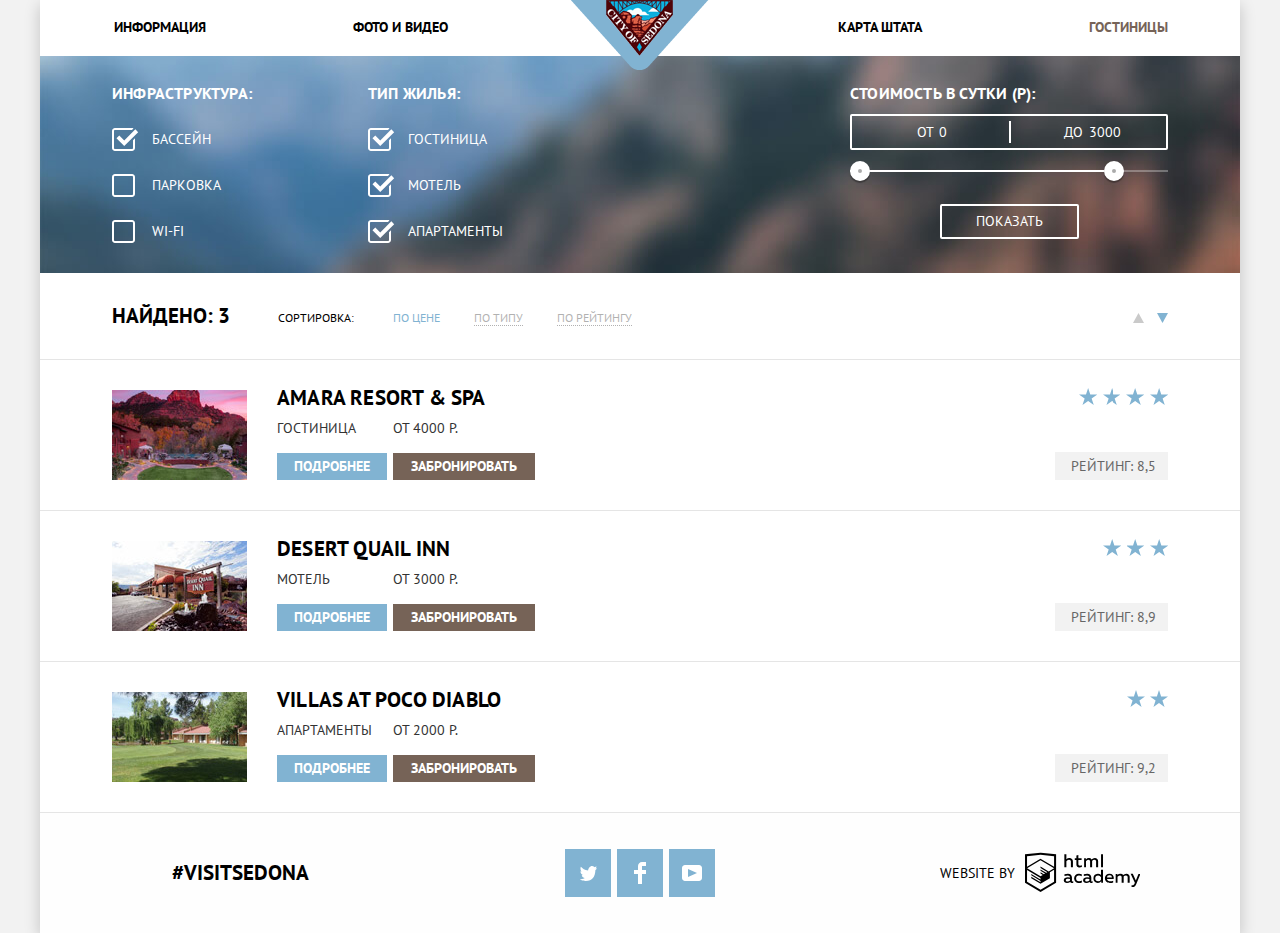
==== commit 2649c766: "доделал стилизацию каталога" ====
--- a/catalog.html
+++ b/catalog.html
@@ -27,7 +27,7 @@
 
       <section class="filters">
         <h2 class="visually-hidden">Фильтр гостинниц</h2>
-        <form action="https://echo.htmlacademy.ru" method="get" class="filter">
+        <form action="https://echo.htmlacademy.ru" method="get" class="filter clearfix">
           <fieldset class="checklist">
             <legend>Инфраструктура:</legend>
             <ul class="filter-list">
@@ -50,7 +50,7 @@
             <ul class="filter-list">
               <li class="filter-item">
                 <input type="checkbox" name="hotel" id="filter-hotel" class="visually-hidden filter-input" checked>
-                <label for="filter-hotel">Гостинница</label>
+                <label for="filter-hotel">Гостиница</label>
               </li>
               <li class="filter-item">
                 <input type="checkbox" name="Motel" id="filter-motel" class="visually-hidden filter-input" checked>
@@ -80,7 +80,7 @@
         </form>
       </section>
 
-      <section class="sort">
+      <section class="sort clearfix">
         <h2 class="visually-hidden">Каталог гостинниц</h2>
         <h3>Найдено: 3</h3>
         <p>Сортировка:</p>
@@ -98,63 +98,86 @@
       <section class="catalog">
         <ul class="catalog-list">
           <li class="catalog-item">
+            <p class="catalog-item-image">
+            <img src="img/amara.jpg" alt="гостиница Амара" width="135" height="90">
+            </p>
+            <div class="catalog-item-description">
             <a href="#" class="catalog-title">Amara Resort & Spa</a>
-            <p>Гостиница</p>
-            <p>От 4000 Р.</p>
-            <img src="img/amara.jpg" alt="гостиница Амара" width="135" height="90">
+            <p class="catalog-item-type">Гостиница</p>
+            <p class="catalog-item-price">От 4000 Р.</p>
             <a href="#" class="btn btn-more">Подробнее</a>
             <a href="#" class="btn btn-booking">Забронировать</a>
-            <div class="stars">
-              <img src="img/star.svg" width="18" height="17" alt="звезда рейтинга">
-              <img src="img/star.svg" width="18" height="17" alt="звезда рейтинга">
-              <img src="img/star.svg" width="18" height="17" alt="звезда рейтинга">
-              <img src="img/star.svg" width="18" height="17" alt="звезда рейтинга">
             </div>
-            <p class="rating">Рейтинг: 8,5</p>
+            <div class="hotel-rating">
+              <p class="stars amara-stars"></p>
+              <p class="rating">Рейтинг: 8,5</p>
+            </div>
           </li>
           <li class="catalog-item">
+            <p class="catalog-item-image">
+            <img src="img/desert.jpg" alt="Мотель Дезерт" width="135" height="90">
+          </p>
+            <div class="catalog-item-description">
             <a href="#" class="catalog-title">Desert Quail Inn</a>
-            <p>Мотель</p>
-            <p>От 3000 Р.</p>
-            <img src="img/desert.jpg" alt="Мотель Дезерт" width="135" height="90">
+            <p class="catalog-item-type">Мотель</p>
+            <p class="catalog-item-price">От 3000 Р.</p>
             <a href="#" class="btn btn-more">Подробнее</a>
             <a href="#" class="btn btn-booking">Забронировать</a>
-            <div class="stars">
-              <img src="img/star.svg" width="18" height="17" alt="звезда рейтинга">
-              <img src="img/star.svg" width="18" height="17" alt="звезда рейтинга">
-              <img src="img/star.svg" width="18" height="17" alt="звезда рейтинга">
+          </div>
+            <div class="hotel-rating">
+              <p class="stars desert-stars"></p>
+              <p class="rating">Рейтинг: 8,9</p>
             </div>
-            <p class="rating">Рейтинг: 8,9</p>
           </li>
           <li class="catalog-item">
+            <p class="catalog-item-image">
+            <img src="img/villas.jpg" alt="Апартаменты Виллас" width="135" height="90">
+          </p>
+            <div class="catalog-item-description">
             <a href="#" class="catalog-title">Villas At Poco Diablo</a>
-            <p>Апартаменты</p>
-            <p>От 2000 Р.</p>
-            <img src="img/villas.jpg" alt="Апартаменты Виллас" width="135" height="90">
+            <p class="catalog-item-type">Апартаменты</p>
+            <p class="catalog-item-price">От 2000 Р.</p>
             <a href="#" class="btn btn-more">Подробнее</a>
             <a href="#" class="btn btn-booking">Забронировать</a>
-            <div class="stars">
-              <img src="img/star.svg" width="18" height="17" alt="звезда рейтинга">
-              <img src="img/star.svg" width="18" height="17" alt="звезда рейтинга">
+          </div>
+            <div class="hotel-rating">
+              <p class="stars villas-stars"></p>
+              <p class="rating">Рейтинг: 9,2</p>
             </div>
-            <p class="rating">Рейтинг: 9,2</p>
           </li>
         </ul>
       </section>
     </main>
 
     <footer class="main-footer">
-      <a href="#" class="footer-hashtag">#VisitSedona</a>
-      <ul class="social-list">
-        <li class="social-item"><a href="#">Twitter</a></li>
-        <li class="social-item"><a href="#">Facebook</a></li>
-        <li class="social-item"><a href="#">Youtube</a></li>
-      </ul>
-      <div class="footer-copyright">
-        <span>Website by </span><a href="#" class="social-logo"><img src="img/html-academy.svg" alt="Html Academy" width="115" height="41"></a>
+      <div class="footer-wrapper-inner">
+        <p><a href="#" class="footer-hashtag">#VisitSedona</a></p>
+        <ul class="social-list">
+          <li class="social-item">
+            <a class="social-btn" href="#">
+              <span class="visually-hidden">Twitter</span>
+              <svg xmlns="http://www.w3.org/2000/svg" width="17" height="15"><path fill="#FFF" d="M10.95.144c1.685-.496 2.984.27 3.577 1.179.673-.231 1.331-.481 2.011-.708-.004.861-.522 1.513-.857 1.768.685.17 1.304-.491 1.304-.491-.169 1-1.006 1.788-1.563 2.024-.231 6.75-3.175 11.217-10.077 11.082h-.446c-.41 0-4.164-.46-4.898-1.887 2.271.196 3.893-.422 4.693-1.177-.96-.3-2.679-.477-2.979-2.95.349.106.564.228 1.19.119C1.705 8.247.374 7.53.448 5.33c.285.328 1.067.536 1.34.472C1.085 5.561-.182 2.442.894.85c1.818 1.854 3.735 3.606 7.152 3.773C8.254 2.33 9.183.793 10.95.144z"/>
+              </svg>
+            </a>
+          </li>
+          <li class="social-item">
+            <a class="social-btn" href="#">
+              <span class="visually-hidden">Facebook</span>
+              <svg xmlns="http://www.w3.org/2000/svg" width="12" height="22"><path fill="#FFF" d="M12 4V0H8C5.791 0 4 1.791 4 4v4H0v4h4v10h4V12h4V8H8V4h4z"/></svg>
+            </a>
+          </li>
+          <li class="social-item">
+            <a class="social-btn" href="#">
+              <span class="visually-hidden">Youtube</span>
+              <svg xmlns="http://www.w3.org/2000/svg" width="20" height="16"><path fill="#FFF" d="M17 0H3C1.35 0 0 1.35 0 3v10c0 1.65 1.35 3 3 3h14c1.65 0 3-1.35 3-3V3c0-1.65-1.35-3-3-3zM6.027 11.998V4.002L15.014 8l-8.987 3.998z"/></svg>
+            </a>
+          </li>
+        </ul>
+        <div class="footer-copyright">
+          <span>Website by </span><a href="#" class="social-logo"><svg data-name="Layer 1" xmlns="http://www.w3.org/2000/svg" width="115" height="41" viewBox="0 0 113 39"><path d="M46.84 28.22a2.07 2.07 0 0 0 .58-.11v1.4a3.41 3.41 0 0 1-1.24.22 1.75 1.75 0 0 1-1.75-1 5.08 5.08 0 0 1-3.3 1.13c-1.59 0-3.06-.87-3.06-2.68 0-2.24 2.08-2.93 3.9-2.93a11.63 11.63 0 0 1 2.28.26v-.31c0-1.09-.8-1.86-2.3-1.86a7.79 7.79 0 0 0-3.15.67v-1.79a10.72 10.72 0 0 1 3.35-.58c2.48 0 4 1.18 4 3.83v3.14a.57.57 0 0 0 .69.61zm-6.76-1.19a1.42 1.42 0 0 0 1.64 1.29 3.56 3.56 0 0 0 2.53-1v-1.51a10.21 10.21 0 0 0-1.9-.22c-1.1.01-2.27.35-2.27 1.45zm12.98-6.41a5.29 5.29 0 0 1 2.7.67v1.79a4.28 4.28 0 0 0-2.42-.73 2.89 2.89 0 1 0 0 5.76 5.26 5.26 0 0 0 2.55-.67v1.8a6.58 6.58 0 0 1-2.9.6 4.42 4.42 0 0 1-4.72-4.54 4.54 4.54 0 0 1 4.79-4.68zm12.78 7.6a2.07 2.07 0 0 0 .58-.11v1.4a3.41 3.41 0 0 1-1.24.22 1.75 1.75 0 0 1-1.75-1 5.08 5.08 0 0 1-3.3 1.13c-1.59 0-3.06-.87-3.06-2.68 0-2.24 2.08-2.93 3.9-2.93a11.63 11.63 0 0 1 2.28.26v-.31c0-1.09-.8-1.86-2.3-1.86a7.79 7.79 0 0 0-3.15.67v-1.79a10.72 10.72 0 0 1 3.35-.58c2.48 0 4 1.18 4 3.83v3.14a.57.57 0 0 0 .69.61zm-6.76-1.19a1.42 1.42 0 0 0 1.64 1.29 3.56 3.56 0 0 0 2.53-1v-1.51a10.21 10.21 0 0 0-1.9-.22c-1.11.01-2.27.35-2.27 1.45zm17.59-10.18v12.76h-1.76v-1.39a4.07 4.07 0 0 1-3.35 1.62 4.62 4.62 0 0 1 0-9.22 4 4 0 0 1 3.15 1.37v-5.14h2zm-4.76 5.48a2.9 2.9 0 0 0 0 5.8 3 3 0 0 0 2.79-1.84v-2.13a3.06 3.06 0 0 0-2.79-1.83zm11.08-1.71c3.48 0 4.68 2.81 4.12 5.34h-6.58c.22 1.57 1.75 2.22 3.35 2.22a6.41 6.41 0 0 0 2.77-.62v1.68a7.5 7.5 0 0 1-3.14.6c-2.68 0-5-1.53-5-4.61a4.39 4.39 0 0 1 4.48-4.61zm.09 1.62a2.39 2.39 0 0 0-2.57 2.26h4.85a2.06 2.06 0 0 0-2.28-2.26zm6.02 7.37v-8.75h1.73v1.09a4 4 0 0 1 2.92-1.33 3 3 0 0 1 2.73 1.4 4.33 4.33 0 0 1 3.06-1.4 3.21 3.21 0 0 1 3.32 3.52v5.47h-2V24.2a1.67 1.67 0 0 0-1.73-1.84 2.94 2.94 0 0 0-2.17 1.18v6.07h-2V24.2a1.67 1.67 0 0 0-1.73-1.84 3.11 3.11 0 0 0-2.32 1.35v5.91h-2zm22.37-8.75h2l-4.1 9.93c-.95 2.28-2.19 3-3.52 3a5 5 0 0 1-1.15-.15v-1.66a3 3 0 0 0 .89.13c.95 0 1.66-.67 2.17-2l.18-.44-4.16-8.82h2.13l3 6.6zM40.66 1.53v5a4 4 0 0 1 2.83-1.2A3.41 3.41 0 0 1 47.1 8.9v5.41h-2V9.15a1.9 1.9 0 0 0-2-2.1 3.08 3.08 0 0 0-2.44 1.46v5.8h-2V1.53h2zm11.77.89v3.12h3.17v1.71h-3.17v4c0 1.15.53 1.53 1.66 1.53a4.71 4.71 0 0 0 1.77-.35v1.68a7.14 7.14 0 0 1-2.35.38 2.68 2.68 0 0 1-3-2.88V7.23h-1.6V5.52h1.57V2.88zm5.67 11.87V5.54h1.73v1.09a4 4 0 0 1 2.92-1.33 3 3 0 0 1 2.73 1.4 4.33 4.33 0 0 1 3.06-1.4 3.21 3.21 0 0 1 3.32 3.52v5.47h-2V8.88a1.67 1.67 0 0 0-1.73-1.84 2.94 2.94 0 0 0-2.17 1.18v6.07h-2V8.88a1.67 1.67 0 0 0-1.73-1.84 3.11 3.11 0 0 0-2.32 1.35v5.91h-2zM74.72 1.52h1.95v12.76h-1.95zM15.44.02h-.16L0 1.62v28l15.28 9.09 15.28-9.09v-28zm13.12 28.45l-13.28 7.9L2 28.47V16.99l13.22 7.87v1.43l-9.07-5.4v1.38l9.11 5.47v1.46l-9.1-5.42v1.38l9.11 5.47 9.19-5.5v-5.91l4.1-2.45v11.67zm0-13.16l-3.65 2.14-1.68 1-8-4.76v1.38l6.84 4.07h-.06l-.15.09-1 .57-5.64-3.36v1.38l4.45 2.65-1.05.7-3.36-2v1.38l2.21 1.3-2.25 1.35-13.16-7.82 13.17-7.92zm0-1.39L15.21 6.05l-13.2 7.86V3.41l13.28-1.39 13.28 1.39v10.51z"/></svg></a>
+        </div>
       </div>
     </footer>
     <script>document.write('<script src="http://' + (location.host || 'localhost').split(':')[0] + ':35729/livereload.js?snipver=1"></' + 'script>')</script>
-  </div>
-</body>
-</html>
+  </body>
+  </html>
--- a/css/style.css
+++ b/css/style.css
@@ -1,7 +1,7 @@
 html,
 body {
   min-width: 1200px;
-  min-height: 2762px;
+  min-height: 933px;
 }
 
 body {
@@ -24,6 +24,11 @@
   text-decoration: none;
 }
 
+img {
+  width: 100%;
+  height: auto;
+}
+
 .visually-hidden:not(:focus):not(:active),
 input[type="checkbox"].visually-hidden,
 input[type="radio"].visually-hidden {
@@ -141,7 +146,9 @@
   background-attachment: fixed;
 }
 
-.promo img {
+.promo .promo-logo {
+  width: 458px;
+  margin: 0 auto;
   padding-top: 76px;
   padding-bottom: 17px;
 }
@@ -392,6 +399,14 @@
   background-color: rgba(254, 254, 254, 0.9);
 }
 
+.footer-wrapper-inner {
+  display: flex;
+  justify-content: space-between;
+  width: 100%;
+  min-height: 120px;
+
+  background-color: rgba(254, 254, 254, 0.9);
+}
 .main-footer p {
   display: flex;
   justify-content: center;
@@ -652,10 +667,7 @@
 /*filters*/
 
 .filter {
-  display: flex;
-  justify-content: space-between;
-  padding: 27px 72px;
-  padding-bottom: 9px;
+  padding: 27px 72px 31px 72px;
 
   background-color: #396184;
   background-image: url("../img/bg-hotels.jpg");
@@ -666,7 +678,21 @@
 .filters fieldset {
   margin: 0;
   padding: 0;
+
   border: none;
+}
+
+.checklist {
+  float: left;
+}
+
+.checklist:first-child {
+  margin-right: 116px;
+}
+
+.filter-range {
+  float: right;
+  width: 318px;
 }
 
 .filters ul {
@@ -682,11 +708,16 @@
   font-weight: 700;
   font-size: 16px;
   color: #ffffff;
+  letter-spacing: 0.2px;
 }
 
 .filter-item {
-  margin-bottom: 24px;
-  padding-left: 39px;
+  margin-bottom: 25px;
+  padding-left: 40px;
+}
+
+.filter-item:last-child {
+  margin: 0;
 }
 
 .filter-item label {
@@ -702,8 +733,8 @@
 .filter-input + label::before {
   content: "";
   position: absolute;
-  top: 0;
-  left: -39px;
+  top: -1px;
+  left: -40px;
 
   width: 23px;
   height: 23px;
@@ -716,8 +747,8 @@
 .filter-input:checked + label::after {
   content: "";
   position: absolute;
-  top: 0;
-  left: -39px;
+  top: -1px;
+  left: -40px;
 
   width: 27px;
   height: 23px;
@@ -744,14 +775,7 @@
 
 .filter-range input {
   font: inherit;
-  color: #ffffff;
-
-  background-color: transparent;
-}
-
-.filter-range {
-  width: 318px;
-
+  line-height: 21px;
   color: #ffffff;
 }
 
@@ -762,11 +786,10 @@
 .price-controls {
   position: relative;
 
-  height: 32px;
+  width: 314px;
   margin-bottom: 20px;
 
   font-size: 0;
-  text-align: center;
 
   border: 2px solid #ffffff;
   border-radius: 2px;
@@ -787,9 +810,11 @@
 
 .price-controls label {
   display: inline-block;
+  padding: 5px 0 4px 0;
 
   font-size: 14px;
-  line-height: 30px;
+  line-height: 21px;
+  vertical-align: middle;
 
   cursor: pointer;
 }
@@ -797,12 +822,15 @@
 .price-controls .min-price,
 .price-controls .max-price {
   box-sizing: border-box;
-  width: 157px;
-  padding-left: 44px;
+  width: 50%;
+}
+
+.price-controls .min-price {
+  padding-left: 65px;
 }
 
 .price-controls .max-price {
-  padding-right: 18px;
+  padding-left: 55px;
 }
 
 .price-controls input {
@@ -815,7 +843,7 @@
 .range-controls {
   position: relative;
 
-  margin-bottom: 33px;
+  margin-bottom: 32px;
 }
 
 .range-controls .scale {
@@ -841,8 +869,18 @@
   background-color: #ababab;
   border: 8px solid #ffffff;
   border-radius: 50%;
-  box-shadow: 0 2px 1px 0 rgba(0, 1, 1, 0.2);
+  box-shadow: 0 2px 1px 0 rgba(0, 1, 1, 0.3);
   cursor: pointer;
+}
+
+.range-toggle:hover {
+  top: -10px;
+
+  width: 4.5px;
+  height: 4.5px;
+
+  background-color: #1c4f80;
+  border: 9px solid #ffffff;
 }
 
 .range-toggle-min {
@@ -851,16 +889,12 @@
 
 .range-toggle-max {
   left: 80%;
-}
-
-.range-toggle:hover {
-  background-color: #1c4f80;
 }
 
 .btn-search {
   display: block;
   margin: 0 auto;
-  padding: 5px 34px;
+  padding: 5px 34px 5px 34px;
 
   font: inherit;
   color: #ffffff;
@@ -880,30 +914,46 @@
 
 /*filter end*/
 
+/*sort*/
+
+.sort {
+  padding: 30px 72px;
+
+  border-bottom: 1px solid #e5e5e5;
+}
+
 .sort h3 {
+  float: left;
+  margin: 0;
+  margin-right: 48px;
+
   font-size: 21px;
   line-height: 26px;
   color: #000000;
 }
 
-.sort-list {
-  margin: 0;
-  padding: 0;
-
-  list-style: none;
-}
-
-.sort-arrows-list {
-  margin: 0;
-  padding: 0;
-
-  list-style: none;
-}
-
 .sort p {
+  display: inline;
+  float: left;
+  margin: 0;
+  margin-right: 39px;
+  padding-top: 6px;
+
   font-size: 12px;
   line-height: 18px;
   color: #000000;
+}
+
+.sort-list {
+  display: flex;
+  justify-content: space-between;
+  float: left;
+  width: 239px;
+  margin: 0;
+  padding: 0;
+  padding-top: 4px;
+
+  list-style: none;
 }
 
 .sort-item a {
@@ -935,6 +985,24 @@
   border: none;
 }
 
+.sort-arrows-list {
+  display: flex;
+  float: right;
+  margin: 0;
+  padding: 0;
+
+  list-style: none;
+}
+
+.sort-arrows-item {
+  padding-top: 5px;
+  padding-right: 13px;
+}
+
+.sort-arrows-item:last-child {
+  padding-right: 0;
+}
+
 .sort-arrows-item svg path {
   fill: #cacaca;
 }
@@ -952,18 +1020,70 @@
   fill: #81b3d2;
 }
 
+/*sort end*/
+/*catalog*/
+
 .catalog-list {
+  display: flex;
+  flex-wrap: wrap;
   margin: 0;
   padding: 0;
 
   list-style: none;
 }
 
+.catalog-item {
+  display: flex;
+  width: 100%;
+  margin: 0;
+  padding: 0;
+  padding: 25px 72px 16px 72px;
+
+  border-bottom: 1px solid #e5e5e5;
+}
+
+.catalog-item .catalog-item-image {
+  width: 135px;
+  margin-top: 5px;
+  margin-right: 30px;
+
+  line-height: 0;
+}
+
+.catalog-item-description {
+  display: flex;
+  flex-wrap: wrap;
+  align-content: flex-start;
+  align-items: flex-start;
+  width: 365px;
+}
+
 .catalog-title {
+  display: block;
+  width: 100%;
+  margin-bottom: 7px;
+
   font-weight: 700;
   font-size: 21px;
   line-height: 26px;
   color: #000000;
+  letter-spacing: 0.2px;
+}
+
+.catalog-item p {
+  margin: 0;
+  margin-bottom: 14px;
+}
+
+.catalog-item-description .catalog-item-type,
+.catalog-item-description .btn-more {
+  min-width: 110px;
+  margin-right: 6px;
+}
+
+.catalog-item-description .catalog-item-price,
+.catalog-item-description .btn-booking {
+  min-width: 142px;
 }
 
 .catalog-title:hover,
@@ -976,8 +1096,10 @@
 }
 
 .btn {
+  box-sizing: border-box;
+  padding: 3px 16px 3px 16px;
+
   font-weight: 700;
-  vertical-align: middle;
   text-align: center;
   color: #ffffff;
 }
@@ -1012,6 +1134,36 @@
   background-color: #503e33;
 }
 
-.rating {
+.hotel-rating {
+  margin-left: auto;
+}
+
+.hotel-rating .stars {
+  display: block;
+  height: 17px;
+  margin: 3px 0 47px auto;
+
+  background-image: url("../img/star.svg");
+  background-repeat: space;
+}
+
+.amara-stars {
+  width: 89px;
+}
+
+.desert-stars {
+  width: 65px;
+}
+
+.villas-stars {
+  width: 41px;
+}
+
+.hotel-rating .rating {
+  display: block;
+  padding: 4px 12px 3px 16px;
+
   color: #666666;
-}
+
+  background-color: #f2f2f2;
+}
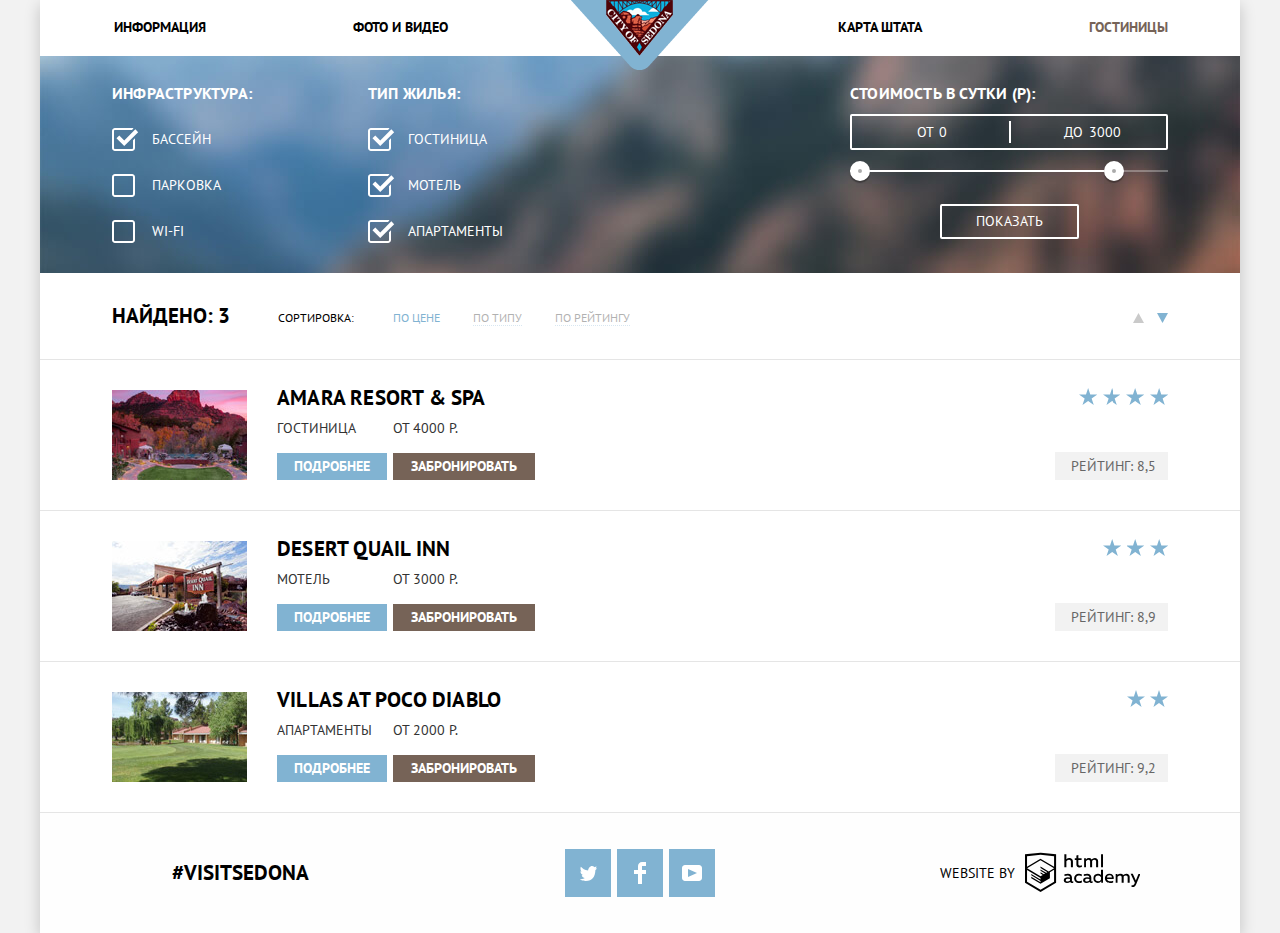
==== commit 99145ac4: "удалил ошибки,лишние теги,атрибуты" ====
--- a/catalog.html
+++ b/catalog.html
@@ -2,12 +2,12 @@
 <html lang="ru">
 <head>
   <meta charset="UTF-8">
-  <title>Sedona</title>
+  <title>Седона</title>
   <link href="https://fonts.googleapis.com/css?family=PT+Sans:400,700&amp;subset=cyrillic" rel="stylesheet">
   <link rel="stylesheet" href="css/normalize.css">
   <link rel="stylesheet" href="css/style.css">
 </head>
-<body class="inner-page">
+<body>
   <div class="container">
     <header class="main-header">
       <nav class="main-navigation">
@@ -57,7 +57,7 @@
                 <label for="filter-motel">Мотель</label>
               </li>
               <li class="filter-item">
-                <input type="checkbox" name="appartments" id="filter-appartments" class="visually-hidden filter-input" checked>
+                <input type="checkbox" name="appartments" id="filter-apartments" class="visually-hidden filter-input" checked>
                 <label for="filter-appartments">Апартаменты</label>
               </li>
             </ul>
@@ -84,7 +84,7 @@
         <h2 class="visually-hidden">Каталог гостинниц</h2>
         <h3>Найдено: 3</h3>
         <p>Сортировка:</p>
-        <ul class="sort-list">
+        <ul class="sort-list clearfix">
           <li class="sort-item sort-item-current"><a href="#">По цене</a></li>
           <li class="sort-item"><a href="#">По типу</a></li>
           <li class="sort-item"><a href="#">По рейтингу</a></li>
--- a/css/style.css
+++ b/css/style.css
@@ -69,14 +69,15 @@
 
 .main-header {
   position: relative;
-
-  background-color: #ffffff;
 }
 
 .main-header-logo {
   position: absolute;
   top: 0;
   left: 50%;
+
+  width: 138px;
+  height: 70px;
 
   transform: translateX(-50%);
 }
@@ -99,6 +100,8 @@
   box-sizing: border-box;
   width: 240px;
   padding: 14px 0 16px;
+
+  word-wrap: break-word;
 }
 
 .site-navigation li:nth-child(4n+2) {
@@ -137,9 +140,7 @@
   max-height: 508px;
   margin-bottom: 60px;
 
-  text-align: center;
-
-  background-color: #92735f;
+  background-color: #cfddeb;
   background-image: url("../img/bg.jpg");
   background-repeat: no-repeat;
   background-position: 50% 0;
@@ -148,9 +149,10 @@
 
 .promo .promo-logo {
   width: 458px;
+  height: 352px;
   margin: 0 auto;
   padding-top: 76px;
-  padding-bottom: 17px;
+  padding-bottom: 22px;
 }
 
 /*promo end*/
@@ -160,15 +162,15 @@
   margin-bottom: 50px;
 
   text-align: center;
+  word-wrap: break-word;
 }
 
 .features-title {
   width: 576px;
-  margin: auto;
+  margin: 0 auto;
   margin-bottom: 27px;
 
   font-weight: 700;
-  font-size: 21px;
   line-height: 26px;
   color: #000000;
 }
@@ -213,9 +215,8 @@
 
 .features-item h3 {
   width: 151px;
-  margin: 0 auto 24px auto;
-
-  font-weight: 700;
+  margin: 0 auto 24px;
+
   font-size: 21px;
   color: #000000;
 }
@@ -288,7 +289,7 @@
 }
 
 .usage-list .usage-title {
-  margin-top: 161px;
+  padding-top: 161px;
 
   color: #000000;
 }
@@ -306,11 +307,10 @@
 .find-hotel {
   position: relative;
 }
+
 .find-hotel h3 {
-  margin: 0;
   margin-bottom: 24px;
 
-  font-weight: 700;
   font-size: 30px;
   line-height: 36px;
   text-align: center;
@@ -318,30 +318,26 @@
 }
 
 .find-hotel .find-form-text {
-  margin: 0;
   margin-bottom: 47px;
 
   line-height: 24px;
   text-align: center;
 }
-
+/*ВОПРОС про длинные слова в кнопке*/
 .find-btn {
   display: block;
   box-sizing: border-box;
   width: 568px;
   margin: 0 auto;
-  padding: 30px 139px 30px;
-
-  font: inherit;
+  padding: 30px 0;
+
   font-weight: 700;
   font-size: 21px;
   line-height: 26px;
-  vertical-align: middle;
   text-align: center;
   color: #ffffff;
 
   background-color: #766357;
-  border: none;
 }
 
 .find-btn:hover,
@@ -356,7 +352,9 @@
 }
 
 .map {
-  position: relative;
+  position: absolute;
+  bottom: 0;
+  left: 0;
   z-index: 2;
 
   display: block;
@@ -366,14 +364,13 @@
   border: 0;
 }
 
-.find-hotel img {
-  position: absolute;
-  bottom: 0;
-  left: 0;
+.find-hotel .map-image {
   z-index: 1;
 
   width: 1200px;
   height: 593px;
+  margin: 0;
+  padding: 0;
 }
 
 /*find-hotel end*/
@@ -407,6 +404,7 @@
 
   background-color: rgba(254, 254, 254, 0.9);
 }
+
 .main-footer p {
   display: flex;
   justify-content: center;
@@ -414,13 +412,14 @@
   width: 400px;
   margin: 0;
   padding: 0;
-
-  text-align: center;
 }
 
 .main-footer .footer-hashtag {
+  overflow: hidden;
+
   font-weight: 700;
   font-size: 21px;
+  text-align: center;
   color: #000000;
 }
 
@@ -487,7 +486,7 @@
   position: absolute;
   top: 241px;
   left: 50%;
-  z-index: 3;
+  z-index: 4;
 
   display: flex;
   flex-wrap: wrap;
@@ -495,6 +494,8 @@
   width: 568px;
   padding: 55px;
 
+  word-wrap: break-word;
+
   background-color: #ffffff;
   box-shadow: 0 7px 15px rgba(0, 1, 1, 0.15);
   transform: translateX(-50%);
@@ -513,9 +514,9 @@
   padding-top: 6px;
 
   font-weight: 700;
-  font-size: 14px;
   line-height: 26px;
   color: #000000;
+  letter-spacing: 0.2px;
 }
 
 .date-field {
@@ -550,7 +551,7 @@
 }
 
 .amount {
-  width: 50%;
+  width: 226px;
 }
 
 .person-amount {
@@ -562,9 +563,10 @@
 .amount-wrapper {
   display: flex;
 }
-
-.child-label {
-  padding-left: 51px;
+/*ВОПРОС про выравнивание полей в форме*/
+.child-amount {
+  padding-right: 26px;
+  padding-left: 53px;
 }
 
 .count-btn {
@@ -672,7 +674,8 @@
   background-color: #396184;
   background-image: url("../img/bg-hotels.jpg");
   background-repeat: no-repeat;
-  background-position: 50% 16%;
+  background-position: 50% 0;
+  background-attachment: fixed;
 }
 
 .filters fieldset {
@@ -686,22 +689,26 @@
   float: left;
 }
 
-.checklist:first-child {
+.filter .checklist {
   margin-right: 116px;
+}
+
+.checklist:nth-child(3n) {
+  margin-right: 0;
 }
 
 .filter-range {
   float: right;
-  width: 318px;
-}
-
-.filters ul {
+  /*width: 318px;*/
+}
+
+.filter-list {
   margin: 0;
   padding: 0;
 
   list-style: none;
 }
-
+/*ВОПРОС про переполнение поля*/
 .filters legend {
   margin-bottom: 25px;
 
@@ -767,6 +774,10 @@
   opacity: 0.5;
 }
 
+.filter-input:focus + label {
+  outline: 2px solid black;
+}
+
 .filters label {
   color: #ffffff;
 }
@@ -774,7 +785,6 @@
 /*range filter !!!CHECK!!!*/
 
 .filter-range input {
-  font: inherit;
   line-height: 21px;
   color: #ffffff;
 }
@@ -876,8 +886,8 @@
 .range-toggle:hover {
   top: -10px;
 
-  width: 4.5px;
-  height: 4.5px;
+  width: 4px;
+  height: 4px;
 
   background-color: #1c4f80;
   border: 9px solid #ffffff;
@@ -893,12 +903,14 @@
 
 .btn-search {
   display: block;
+  max-width: 318px;
   margin: 0 auto;
   padding: 5px 34px 5px 34px;
 
   font: inherit;
   color: #ffffff;
   text-transform: uppercase;
+  word-wrap: break-word;
 
   background-color: transparent;
   border: 2px solid #ffffff;
@@ -913,7 +925,6 @@
 }
 
 /*filter end*/
-
 /*sort*/
 
 .sort {
@@ -921,7 +932,7 @@
 
   border-bottom: 1px solid #e5e5e5;
 }
-
+/*ВОПРОС про вариант разметки блока*/
 .sort h3 {
   float: left;
   margin: 0;
@@ -933,7 +944,6 @@
 }
 
 .sort p {
-  display: inline;
   float: left;
   margin: 0;
   margin-right: 39px;
@@ -943,17 +953,20 @@
   line-height: 18px;
   color: #000000;
 }
-
+/*ВОПРОС про невидимый внешний отступ при отключении флоата*/
 .sort-list {
-  display: flex;
-  justify-content: space-between;
   float: left;
-  width: 239px;
+  max-width: 670px;
   margin: 0;
   padding: 0;
   padding-top: 4px;
 
   list-style: none;
+}
+
+.sort-item {
+  float: left;
+  margin-right: 33px;
 }
 
 .sort-item a {
@@ -961,7 +974,7 @@
   line-height: 18px;
   color: #000000;
 
-  border-bottom: 1px dotted #000000;
+  border-bottom: 1px dotted #81b3d2;
   opacity: 0.3;
 }
 
@@ -1003,26 +1016,30 @@
   padding-right: 0;
 }
 
-.sort-arrows-item svg path {
+.sort-arrows-item path {
   fill: #cacaca;
 }
 
-.sort-arrows-item svg path:hover,
-.sort-arrows-item svg path:focus {
+.sort-arrows-item path:hover,
+.sort-arrows-item path:focus {
   fill: #000000;
 }
 
-.sort-arrows-item svg path:active {
+.sort-arrows-item path:active {
   fill: #81b3d2;
 }
 
-.sort-arrows-current svg path {
+.sort-arrows-current path {
   fill: #81b3d2;
 }
 
 /*sort end*/
 /*catalog*/
 
+.catalog {
+  word-wrap: break-word;
+}
+
 .catalog-list {
   display: flex;
   flex-wrap: wrap;
@@ -1036,7 +1053,6 @@
   display: flex;
   width: 100%;
   margin: 0;
-  padding: 0;
   padding: 25px 72px 16px 72px;
 
   border-bottom: 1px solid #e5e5e5;
@@ -1044,6 +1060,7 @@
 
 .catalog-item .catalog-item-image {
   width: 135px;
+  height: 90px;
   margin-top: 5px;
   margin-right: 30px;
 
@@ -1158,7 +1175,7 @@
 .villas-stars {
   width: 41px;
 }
-
+/*ВОПРОС про переполнение*/
 .hotel-rating .rating {
   display: block;
   padding: 4px 12px 3px 16px;
